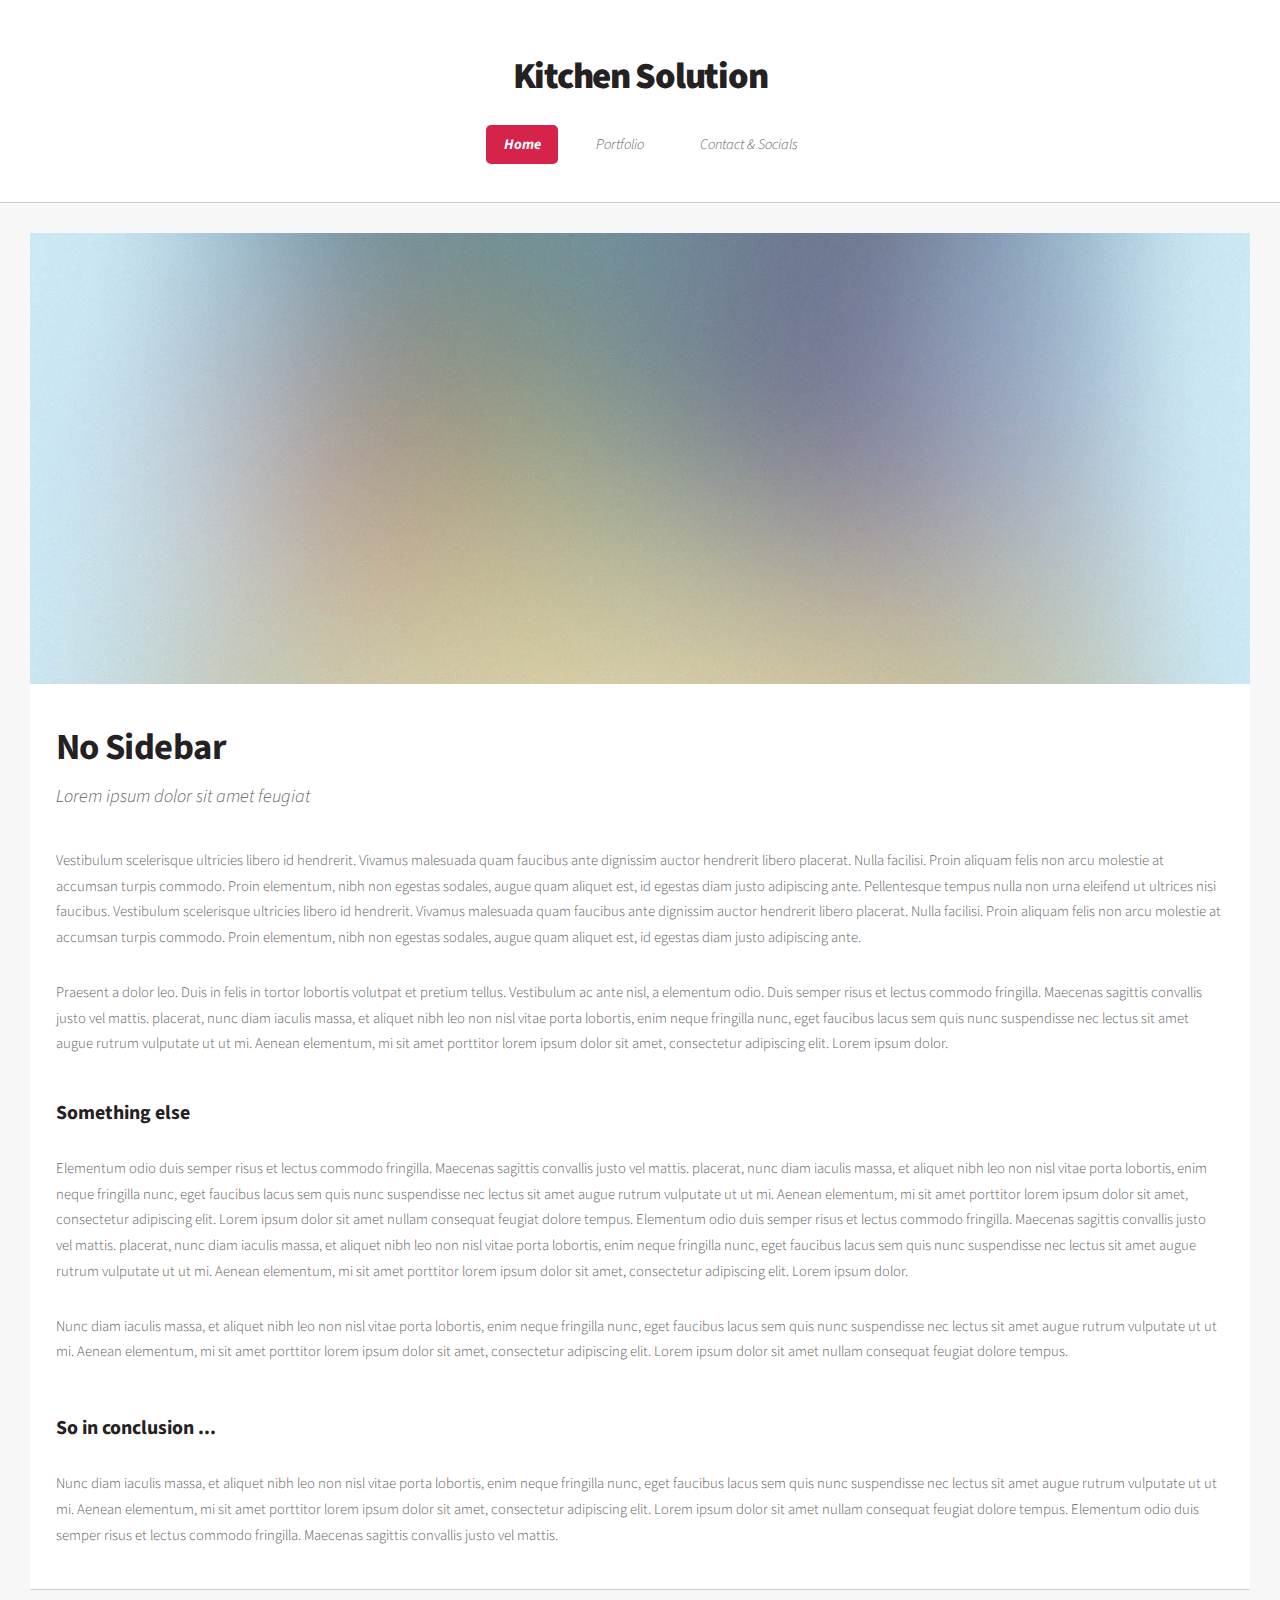
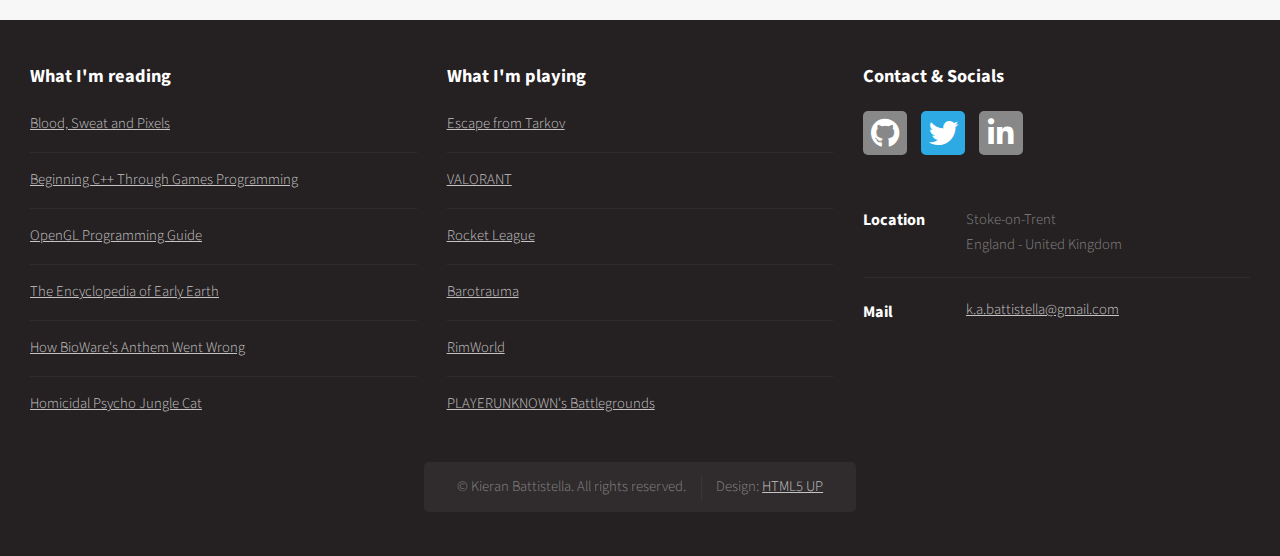
==== kitchensolution.html @ fba6de1d "Update kitchensolution.html" ====
<!DOCTYPE HTML>
<!--
	Dopetrope by HTML5 UP
	html5up.net | @ajlkn
	Free for personal and commercial use under the CCA 3.0 license (html5up.net/license)
-->
<html>
	<head>
		<title>Dopetrope by HTML5 UP</title>
		<meta charset="utf-8" />
		<meta name="viewport" content="width=device-width, initial-scale=1, user-scalable=no" />
		<link rel="stylesheet" href="assets/css/main.css" />
	</head>
	<body class="no-sidebar is-preload">
		<div id="page-wrapper">

			<!-- Header -->
				<section id="header">

					<!-- Logo -->
						<h1><a href="#">Kitchen Solution</a></h1>

					<!-- Nav -->
						<nav id="nav">
							<ul>
								<li class="current"><a href="index.html">Home</a></li>
								<li>
									<a href="index.html#portfolio link">Portfolio</a>
									<ul>
										<li><a href="pacman.html">Pacman Game - C++</a></li>
										<li><a href="romansingularity.html">The Roman Singularity - Plinths</a></li>
										<li>
											<a href="#">Other Cabinetry Endeavours</a>
											<ul>
												<li><a href="kitchensolution.html">Kitchen Solution</a></li>
												<li><a href="wardrobe1.html">Free-standing Wardrobe</a></li>
												<li><a href="workstation.html">Workstation Solution</a></li>
											</ul>
										</li>
									</ul>
								</li>
								<li><a href="#contact link">Contact & Socials</a></li>
							</ul>
						</nav>

				</section>

			<!-- Main -->
				<section id="main">
					<div class="container">

						<!-- Content -->
							<article class="box post">
								<a href="#" class="image featured"><img src="images/pic01.jpg" alt="" /></a>
								<header>
									<h2>No Sidebar</h2>
									<p>Lorem ipsum dolor sit amet feugiat</p>
								</header>
								<p>
									Vestibulum scelerisque ultricies libero id hendrerit. Vivamus malesuada quam faucibus ante dignissim auctor
									hendrerit libero placerat. Nulla facilisi. Proin aliquam felis non arcu molestie at accumsan turpis commodo.
									Proin elementum, nibh non egestas sodales, augue quam aliquet est, id egestas diam justo adipiscing ante.
									Pellentesque tempus nulla non urna eleifend ut ultrices nisi faucibus.
									Vestibulum scelerisque ultricies libero id hendrerit. Vivamus malesuada quam faucibus ante dignissim auctor
									hendrerit libero placerat. Nulla facilisi. Proin aliquam felis non arcu molestie at accumsan turpis commodo.
									Proin elementum, nibh non egestas sodales, augue quam aliquet est, id egestas diam justo adipiscing ante.
								</p>
								<p>
									Praesent a dolor leo. Duis in felis in tortor lobortis volutpat et pretium tellus. Vestibulum ac ante nisl,
									a elementum odio. Duis semper risus et lectus commodo fringilla. Maecenas sagittis convallis justo vel mattis.
									placerat, nunc diam iaculis massa, et aliquet nibh leo non nisl vitae porta lobortis, enim neque fringilla nunc,
									eget faucibus lacus sem quis nunc suspendisse nec lectus sit amet augue rutrum vulputate ut ut mi. Aenean
									elementum, mi sit amet porttitor lorem ipsum dolor sit amet, consectetur adipiscing elit. Lorem ipsum dolor.
								</p>
								<section>
									<header>
										<h3>Something else</h3>
									</header>
									<p>
										Elementum odio duis semper risus et lectus commodo fringilla. Maecenas sagittis convallis justo vel mattis.
										placerat, nunc diam iaculis massa, et aliquet nibh leo non nisl vitae porta lobortis, enim neque fringilla nunc,
										eget faucibus lacus sem quis nunc suspendisse nec lectus sit amet augue rutrum vulputate ut ut mi. Aenean
										elementum, mi sit amet porttitor lorem ipsum dolor sit amet, consectetur adipiscing elit. Lorem ipsum dolor
										sit amet nullam consequat feugiat dolore tempus.
										Elementum odio duis semper risus et lectus commodo fringilla. Maecenas sagittis convallis justo vel mattis.
										placerat, nunc diam iaculis massa, et aliquet nibh leo non nisl vitae porta lobortis, enim neque fringilla nunc,
										eget faucibus lacus sem quis nunc suspendisse nec lectus sit amet augue rutrum vulputate ut ut mi. Aenean
										elementum, mi sit amet porttitor lorem ipsum dolor sit amet, consectetur adipiscing elit. Lorem ipsum dolor.
									</p>
									<p>
										Nunc diam iaculis massa, et aliquet nibh leo non nisl vitae porta lobortis, enim neque fringilla nunc,
										eget faucibus lacus sem quis nunc suspendisse nec lectus sit amet augue rutrum vulputate ut ut mi. Aenean
										elementum, mi sit amet porttitor lorem ipsum dolor sit amet, consectetur adipiscing elit. Lorem ipsum dolor
										sit amet nullam consequat feugiat dolore tempus.
									</p>
								</section>
								<section>
									<header>
										<h3>So in conclusion ...</h3>
									</header>
									<p>
										Nunc diam iaculis massa, et aliquet nibh leo non nisl vitae porta lobortis, enim neque fringilla nunc,
										eget faucibus lacus sem quis nunc suspendisse nec lectus sit amet augue rutrum vulputate ut ut mi. Aenean
										elementum, mi sit amet porttitor lorem ipsum dolor sit amet, consectetur adipiscing elit. Lorem ipsum dolor
										sit amet nullam consequat feugiat dolore tempus. Elementum odio duis semper risus et lectus commodo fringilla.
										Maecenas sagittis convallis justo vel mattis.
									</p>
								</section>
							</article>

					</div>
				</section>

			<!-- Footer -->
			<a id="contact link"></a>
				<section id="footer">
					<div class="container">
						<div class="row">
							<div class="col-4 col-6-medium col-12-small">
								<section>
									<header>
										<h2>What I'm reading</h2>
									</header>
									<ul class="divided">
										<li><a href="https://www.waterstones.com/book/blood-sweat-and-pixels/jason-schreier/9780062651235">Blood, Sweat and Pixels</a></li>
										<li><a href="https://www.waterstones.com/book/beginning-c-through-game-programming/michael-dawson/9781305109919">Beginning C++ Through Games Programming</a></li>
										<li><a href="https://www.waterstones.com/book/opengl-programming-guide/john-m-kessenich/graham-m-sellers/9780134495491">OpenGL Programming Guide</a></li>
										<li><a href="https://www.waterstones.com/book/the-encyclopedia-of-early-earth/isabel-greenberg/9780224097192">The Encyclopedia of Early Earth</a></li>
										<li><a href="https://kotaku.com/how-biowares-anthem-went-wrong-1833731964">How BioWare's Anthem Went Wrong</a></li>
										<li><a href="https://www.waterstones.com/book/homicidal-psycho-jungle-cat/bill-watterson/bill-watterson/9780751511277">Homicidal Psycho Jungle Cat</a></li>
									</ul>
								</section>
							</div>
							<div class="col-4 col-6-medium col-12-small">
								<section>
									<header>
										<h2>What I'm playing</h2>
									</header>
									<ul class="divided">
										<li><a href="https://www.escapefromtarkov.com/">Escape from Tarkov</a></li>
										<li><a href="https://playvalorant.com/en-gb/">VALORANT</a></li>
										<li><a href="https://www.rocketleague.com/">Rocket League</a></li>
										<li><a href="https://barotraumagame.com/">Barotrauma</a></li>
										<li><a href="https://rimworldgame.com/">RimWorld</a></li>
										<li><a href="https://www.pubg.com/">PLAYERUNKNOWN's Battlegrounds</a></li>
									</ul>
								</section>
							</div>
							<div class="col-4 col-12-medium">
								<section>
									<header>
										<h2>Contact & Socials</h2>
									</header>
									<ul class="social">
										<li><a class="icon brands fa-github" href="https://github.com/kbattistella"><span class="label">Github</span></a></li>
										<li><a class="icon brands fa-twitter" href="https://twitter.com/party3gg"><span class="label">Twitter</span></a></li>
										<li><a class="icon brands fa-linkedin-in" href="https://www.linkedin.com/in/kabattistella/"><span class="label">LinkedIn</span></a></li>
									</ul>
									<ul class="contact">
										<li>
											<h3>Location</h3>
											<p>
												Stoke-on-Trent<br />
												England - United Kingdom<br />
											</p>
										</li>
										<li>
											<h3>Mail</h3>
											<p><a href="#">k.a.battistella@gmail.com</a></p>
										</li>
									</ul>
								</section>
							</div>
							<div class="col-12">

								<!-- Copyright -->
									<div id="copyright">
										<ul class="links">
											<li>&copy; Kieran Battistella. All rights reserved.</li><li>Design: <a href="http://html5up.net">HTML5 UP</a></li>
										</ul>
									</div>

							</div>
						</div>
					</div>
				</section>

		</div>

		<!-- Scripts -->
			<script src="assets/js/jquery.min.js"></script>
			<script src="assets/js/jquery.dropotron.min.js"></script>
			<script src="assets/js/browser.min.js"></script>
			<script src="assets/js/breakpoints.min.js"></script>
			<script src="assets/js/util.js"></script>
			<script src="assets/js/main.js"></script>

	</body>
</html>
---- assets/css/main.css ----
@import url("fontawesome-all.min.css");
@import url("https://fonts.googleapis.com/css?family=Source+Sans+Pro:300,400,700,900,300italic");

/*
	Dopetrope by HTML5 UP
	html5up.net | @ajlkn
	Free for personal and commercial use under the CCA 3.0 license (html5up.net/license)
*/

html, body, div, span, applet, object,
iframe, h1, h2, h3, h4, h5, h6, p, blockquote,
pre, a, abbr, acronym, address, big, cite,
code, del, dfn, em, img, ins, kbd, q, s, samp,
small, strike, strong, sub, sup, tt, var, b,
u, i, center, dl, dt, dd, ol, ul, li, fieldset,
form, label, legend, table, caption, tbody,
tfoot, thead, tr, th, td, article, aside,
canvas, details, embed, figure, figcaption,
footer, header, hgroup, menu, nav, output, ruby,
section, summary, time, mark, audio, video {
	margin: 0;
	padding: 0;
	border: 0;
	font-size: 100%;
	font: inherit;
	vertical-align: baseline;}

article, aside, details, figcaption, figure,
footer, header, hgroup, menu, nav, section {
	display: block;}

body {
	line-height: 1;
}

ol, ul {
	list-style: none;
}

blockquote, q {
	quotes: none;
}

	blockquote:before, blockquote:after, q:before, q:after {
		content: '';
		content: none;
	}

table {
	border-collapse: collapse;
	border-spacing: 0;
}

body {
	-webkit-text-size-adjust: none;
}

mark {
	background-color: transparent;
	color: inherit;
}

input::-moz-focus-inner {
	border: 0;
	padding: 0;
}

input, select, textarea {
	-moz-appearance: none;
	-webkit-appearance: none;
	-ms-appearance: none;
	appearance: none;
}

/* Basic */

	html {
		box-sizing: border-box;
	}

	*, *:before, *:after {
		box-sizing: inherit;
	}

	body {
		background: #252122;
		background-image: url("images/bg02.png");
	}

		body.is-preload *, body.is-preload *:before, body.is-preload *:after {
			-moz-animation: none !important;
			-webkit-animation: none !important;
			-ms-animation: none !important;
			animation: none !important;
			-moz-transition: none !important;
			-webkit-transition: none !important;
			-ms-transition: none !important;
			transition: none !important;
		}

	body, input, textarea, select {
		font-family: 'Source Sans Pro';
		font-weight: 300;
		color: #5d5d5d;
		font-size: 14pt;
		line-height: 1.75em;
	}

	strong, b {
		color: #252122;
		font-weight: 400;
	}

	i, em {
		font-style: italic;
	}

	sub {
		position: relative;
		top: 0.5em;
		font-size: 0.8em;
	}

	sup {
		position: relative;
		top: -0.5em;
		font-size: 0.8em;
	}

	blockquote {
		border-left: solid 0.75em #dddddd;
		padding: 1em 0 1em 1.5em;
		font-style: italic;
	}

	h1, h2, h3, h4, h5, h6 {
		color: #252122;
		font-weight: 700;
	}

	h1 a, h2 a, h3 a, h4 a, h5 a, h6 a {
		color: inherit;
		text-decoration: none;
	}

	h2 {
		font-size: 1.5em;
	}

	h3 {
		font-size: 1.35em;
	}

	a {
		color: #d52349;
		text-decoration: underline;
	}

		a:hover {
			text-decoration: none;
		}

	br.clear {
		clear: both;
	}

	hr {
		border: 0;
		border-top: solid 1px #dddddd;
		height: 1px;
		margin: 2em 0 2em 0;
	}

	p, ul, ol, dl, table {
		margin-bottom: 2em;
	}

/* Container */

	.container {
		margin: 0 auto;
		max-width: 100%;
		width: 70em;
	}

		@media screen and (max-width: 1680px) {

			.container {
				width: 70em;
			}

		}

		@media screen and (max-width: 1280px) {

			.container {
				width: calc(100% - 60px);
			}

		}

		@media screen and (max-width: 980px) {

			.container {
				width: calc(100% - 80px);
			}

		}

		@media screen and (max-width: 736px) {

			.container {
				width: calc(100% - 40px);
			}

		}

/* Row */

	.row {
		display: flex;
		flex-wrap: wrap;
		box-sizing: border-box;
		align-items: stretch;
	}

		.row > * {
			box-sizing: border-box;
		}

		.row.gtr-uniform > * > :last-child {
			margin-bottom: 0;
		}

		.row.aln-left {
			justify-content: flex-start;
		}

		.row.aln-center {
			justify-content: center;
		}

		.row.aln-right {
			justify-content: flex-end;
		}

		.row.aln-top {
			align-items: flex-start;
		}

		.row.aln-middle {
			align-items: center;
		}

		.row.aln-bottom {
			align-items: flex-end;
		}

		.row > .imp {
			order: -1;
		}

		.row > .col-1 {
			width: 8.33333%;
		}

		.row > .off-1 {
			margin-left: 8.33333%;
		}

		.row > .col-2 {
			width: 16.66667%;
		}

		.row > .off-2 {
			margin-left: 16.66667%;
		}

		.row > .col-3 {
			width: 25%;
		}

		.row > .off-3 {
			margin-left: 25%;
		}

		.row > .col-4 {
			width: 33.33333%;
		}

		.row > .off-4 {
			margin-left: 33.33333%;
		}

		.row > .col-5 {
			width: 41.66667%;
		}

		.row > .off-5 {
			margin-left: 41.66667%;
		}

		.row > .col-6 {
			width: 50%;
		}

		.row > .off-6 {
			margin-left: 50%;
		}

		.row > .col-7 {
			width: 58.33333%;
		}

		.row > .off-7 {
			margin-left: 58.33333%;
		}

		.row > .col-8 {
			width: 66.66667%;
		}

		.row > .off-8 {
			margin-left: 66.66667%;
		}

		.row > .col-9 {
			width: 75%;
		}

		.row > .off-9 {
			margin-left: 75%;
		}

		.row > .col-10 {
			width: 83.33333%;
		}

		.row > .off-10 {
			margin-left: 83.33333%;
		}

		.row > .col-11 {
			width: 91.66667%;
		}

		.row > .off-11 {
			margin-left: 91.66667%;
		}

		.row > .col-12 {
			width: 100%;
		}

		.row > .off-12 {
			margin-left: 100%;
		}

		.row.gtr-0 {
			margin-top: 0px;
			margin-left: 0px;
		}

			.row.gtr-0 > * {
				padding: 0px 0 0 0px;
			}

			.row.gtr-0.gtr-uniform {
				margin-top: 0px;
			}

				.row.gtr-0.gtr-uniform > * {
					padding-top: 0px;
				}

		.row.gtr-25 {
			margin-top: -12.5px;
			margin-left: -12.5px;
		}

			.row.gtr-25 > * {
				padding: 12.5px 0 0 12.5px;
			}

			.row.gtr-25.gtr-uniform {
				margin-top: -12.5px;
			}

				.row.gtr-25.gtr-uniform > * {
					padding-top: 12.5px;
				}

		.row.gtr-50 {
			margin-top: -25px;
			margin-left: -25px;
		}

			.row.gtr-50 > * {
				padding: 25px 0 0 25px;
			}

			.row.gtr-50.gtr-uniform {
				margin-top: -25px;
			}

				.row.gtr-50.gtr-uniform > * {
					padding-top: 25px;
				}

		.row {
			margin-top: -50px;
			margin-left: -50px;
		}

			.row > * {
				padding: 50px 0 0 50px;
			}

			.row.gtr-uniform {
				margin-top: -50px;
			}

				.row.gtr-uniform > * {
					padding-top: 50px;
				}

		.row.gtr-150 {
			margin-top: -75px;
			margin-left: -75px;
		}

			.row.gtr-150 > * {
				padding: 75px 0 0 75px;
			}

			.row.gtr-150.gtr-uniform {
				margin-top: -75px;
			}

				.row.gtr-150.gtr-uniform > * {
					padding-top: 75px;
				}

		.row.gtr-200 {
			margin-top: -100px;
			margin-left: -100px;
		}

			.row.gtr-200 > * {
				padding: 100px 0 0 100px;
			}

			.row.gtr-200.gtr-uniform {
				margin-top: -100px;
			}

				.row.gtr-200.gtr-uniform > * {
					padding-top: 100px;
				}

		@media screen and (max-width: 1680px) {

			.row {
				display: flex;
				flex-wrap: wrap;
				box-sizing: border-box;
				align-items: stretch;
			}

				.row > * {
					box-sizing: border-box;
				}

				.row.gtr-uniform > * > :last-child {
					margin-bottom: 0;
				}

				.row.aln-left {
					justify-content: flex-start;
				}

				.row.aln-center {
					justify-content: center;
				}

				.row.aln-right {
					justify-content: flex-end;
				}

				.row.aln-top {
					align-items: flex-start;
				}

				.row.aln-middle {
					align-items: center;
				}

				.row.aln-bottom {
					align-items: flex-end;
				}

				.row > .imp-xlarge {
					order: -1;
				}

				.row > .col-1-xlarge {
					width: 8.33333%;
				}

				.row > .off-1-xlarge {
					margin-left: 8.33333%;
				}

				.row > .col-2-xlarge {
					width: 16.66667%;
				}

				.row > .off-2-xlarge {
					margin-left: 16.66667%;
				}

				.row > .col-3-xlarge {
					width: 25%;
				}

				.row > .off-3-xlarge {
					margin-left: 25%;
				}

				.row > .col-4-xlarge {
					width: 33.33333%;
				}

				.row > .off-4-xlarge {
					margin-left: 33.33333%;
				}

				.row > .col-5-xlarge {
					width: 41.66667%;
				}

				.row > .off-5-xlarge {
					margin-left: 41.66667%;
				}

				.row > .col-6-xlarge {
					width: 50%;
				}

				.row > .off-6-xlarge {
					margin-left: 50%;
				}

				.row > .col-7-xlarge {
					width: 58.33333%;
				}

				.row > .off-7-xlarge {
					margin-left: 58.33333%;
				}

				.row > .col-8-xlarge {
					width: 66.66667%;
				}

				.row > .off-8-xlarge {
					margin-left: 66.66667%;
				}

				.row > .col-9-xlarge {
					width: 75%;
				}

				.row > .off-9-xlarge {
					margin-left: 75%;
				}

				.row > .col-10-xlarge {
					width: 83.33333%;
				}

				.row > .off-10-xlarge {
					margin-left: 83.33333%;
				}

				.row > .col-11-xlarge {
					width: 91.66667%;
				}

				.row > .off-11-xlarge {
					margin-left: 91.66667%;
				}

				.row > .col-12-xlarge {
					width: 100%;
				}

				.row > .off-12-xlarge {
					margin-left: 100%;
				}

				.row.gtr-0 {
					margin-top: 0px;
					margin-left: 0px;
				}

					.row.gtr-0 > * {
						padding: 0px 0 0 0px;
					}

					.row.gtr-0.gtr-uniform {
						margin-top: 0px;
					}

						.row.gtr-0.gtr-uniform > * {
							padding-top: 0px;
						}

				.row.gtr-25 {
					margin-top: -12.5px;
					margin-left: -12.5px;
				}

					.row.gtr-25 > * {
						padding: 12.5px 0 0 12.5px;
					}

					.row.gtr-25.gtr-uniform {
						margin-top: -12.5px;
					}

						.row.gtr-25.gtr-uniform > * {
							padding-top: 12.5px;
						}

				.row.gtr-50 {
					margin-top: -25px;
					margin-left: -25px;
				}

					.row.gtr-50 > * {
						padding: 25px 0 0 25px;
					}

					.row.gtr-50.gtr-uniform {
						margin-top: -25px;
					}

						.row.gtr-50.gtr-uniform > * {
							padding-top: 25px;
						}

				.row {
					margin-top: -50px;
					margin-left: -50px;
				}

					.row > * {
						padding: 50px 0 0 50px;
					}

					.row.gtr-uniform {
						margin-top: -50px;
					}

						.row.gtr-uniform > * {
							padding-top: 50px;
						}

				.row.gtr-150 {
					margin-top: -75px;
					margin-left: -75px;
				}

					.row.gtr-150 > * {
						padding: 75px 0 0 75px;
					}

					.row.gtr-150.gtr-uniform {
						margin-top: -75px;
					}

						.row.gtr-150.gtr-uniform > * {
							padding-top: 75px;
						}

				.row.gtr-200 {
					margin-top: -100px;
					margin-left: -100px;
				}

					.row.gtr-200 > * {
						padding: 100px 0 0 100px;
					}

					.row.gtr-200.gtr-uniform {
						margin-top: -100px;
					}

						.row.gtr-200.gtr-uniform > * {
							padding-top: 100px;
						}

		}

		@media screen and (max-width: 1280px) {

			.row {
				display: flex;
				flex-wrap: wrap;
				box-sizing: border-box;
				align-items: stretch;
			}

				.row > * {
					box-sizing: border-box;
				}

				.row.gtr-uniform > * > :last-child {
					margin-bottom: 0;
				}

				.row.aln-left {
					justify-content: flex-start;
				}

				.row.aln-center {
					justify-content: center;
				}

				.row.aln-right {
					justify-content: flex-end;
				}

				.row.aln-top {
					align-items: flex-start;
				}

				.row.aln-middle {
					align-items: center;
				}

				.row.aln-bottom {
					align-items: flex-end;
				}

				.row > .imp-large {
					order: -1;
				}

				.row > .col-1-large {
					width: 8.33333%;
				}

				.row > .off-1-large {
					margin-left: 8.33333%;
				}

				.row > .col-2-large {
					width: 16.66667%;
				}

				.row > .off-2-large {
					margin-left: 16.66667%;
				}

				.row > .col-3-large {
					width: 25%;
				}

				.row > .off-3-large {
					margin-left: 25%;
				}

				.row > .col-4-large {
					width: 33.33333%;
				}

				.row > .off-4-large {
					margin-left: 33.33333%;
				}

				.row > .col-5-large {
					width: 41.66667%;
				}

				.row > .off-5-large {
					margin-left: 41.66667%;
				}

				.row > .col-6-large {
					width: 50%;
				}

				.row > .off-6-large {
					margin-left: 50%;
				}

				.row > .col-7-large {
					width: 58.33333%;
				}

				.row > .off-7-large {
					margin-left: 58.33333%;
				}

				.row > .col-8-large {
					width: 66.66667%;
				}

				.row > .off-8-large {
					margin-left: 66.66667%;
				}

				.row > .col-9-large {
					width: 75%;
				}

				.row > .off-9-large {
					margin-left: 75%;
				}

				.row > .col-10-large {
					width: 83.33333%;
				}

				.row > .off-10-large {
					margin-left: 83.33333%;
				}

				.row > .col-11-large {
					width: 91.66667%;
				}

				.row > .off-11-large {
					margin-left: 91.66667%;
				}

				.row > .col-12-large {
					width: 100%;
				}

				.row > .off-12-large {
					margin-left: 100%;
				}

				.row.gtr-0 {
					margin-top: 0px;
					margin-left: 0px;
				}

					.row.gtr-0 > * {
						padding: 0px 0 0 0px;
					}

					.row.gtr-0.gtr-uniform {
						margin-top: 0px;
					}

						.row.gtr-0.gtr-uniform > * {
							padding-top: 0px;
						}

				.row.gtr-25 {
					margin-top: -7.5px;
					margin-left: -7.5px;
				}

					.row.gtr-25 > * {
						padding: 7.5px 0 0 7.5px;
					}

					.row.gtr-25.gtr-uniform {
						margin-top: -7.5px;
					}

						.row.gtr-25.gtr-uniform > * {
							padding-top: 7.5px;
						}

				.row.gtr-50 {
					margin-top: -15px;
					margin-left: -15px;
				}

					.row.gtr-50 > * {
						padding: 15px 0 0 15px;
					}

					.row.gtr-50.gtr-uniform {
						margin-top: -15px;
					}

						.row.gtr-50.gtr-uniform > * {
							padding-top: 15px;
						}

				.row {
					margin-top: -30px;
					margin-left: -30px;
				}

					.row > * {
						padding: 30px 0 0 30px;
					}

					.row.gtr-uniform {
						margin-top: -30px;
					}

						.row.gtr-uniform > * {
							padding-top: 30px;
						}

				.row.gtr-150 {
					margin-top: -45px;
					margin-left: -45px;
				}

					.row.gtr-150 > * {
						padding: 45px 0 0 45px;
					}

					.row.gtr-150.gtr-uniform {
						margin-top: -45px;
					}

						.row.gtr-150.gtr-uniform > * {
							padding-top: 45px;
						}

				.row.gtr-200 {
					margin-top: -60px;
					margin-left: -60px;
				}

					.row.gtr-200 > * {
						padding: 60px 0 0 60px;
					}

					.row.gtr-200.gtr-uniform {
						margin-top: -60px;
					}

						.row.gtr-200.gtr-uniform > * {
							padding-top: 60px;
						}

		}

		@media screen and (max-width: 980px) {

			.row {
				display: flex;
				flex-wrap: wrap;
				box-sizing: border-box;
				align-items: stretch;
			}

				.row > * {
					box-sizing: border-box;
				}

				.row.gtr-uniform > * > :last-child {
					margin-bottom: 0;
				}

				.row.aln-left {
					justify-content: flex-start;
				}

				.row.aln-center {
					justify-content: center;
				}

				.row.aln-right {
					justify-content: flex-end;
				}

				.row.aln-top {
					align-items: flex-start;
				}

				.row.aln-middle {
					align-items: center;
				}

				.row.aln-bottom {
					align-items: flex-end;
				}

				.row > .imp-medium {
					order: -1;
				}

				.row > .col-1-medium {
					width: 8.33333%;
				}

				.row > .off-1-medium {
					margin-left: 8.33333%;
				}

				.row > .col-2-medium {
					width: 16.66667%;
				}

				.row > .off-2-medium {
					margin-left: 16.66667%;
				}

				.row > .col-3-medium {
					width: 25%;
				}

				.row > .off-3-medium {
					margin-left: 25%;
				}

				.row > .col-4-medium {
					width: 33.33333%;
				}

				.row > .off-4-medium {
					margin-left: 33.33333%;
				}

				.row > .col-5-medium {
					width: 41.66667%;
				}

				.row > .off-5-medium {
					margin-left: 41.66667%;
				}

				.row > .col-6-medium {
					width: 50%;
				}

				.row > .off-6-medium {
					margin-left: 50%;
				}

				.row > .col-7-medium {
					width: 58.33333%;
				}

				.row > .off-7-medium {
					margin-left: 58.33333%;
				}

				.row > .col-8-medium {
					width: 66.66667%;
				}

				.row > .off-8-medium {
					margin-left: 66.66667%;
				}

				.row > .col-9-medium {
					width: 75%;
				}

				.row > .off-9-medium {
					margin-left: 75%;
				}

				.row > .col-10-medium {
					width: 83.33333%;
				}

				.row > .off-10-medium {
					margin-left: 83.33333%;
				}

				.row > .col-11-medium {
					width: 91.66667%;
				}

				.row > .off-11-medium {
					margin-left: 91.66667%;
				}

				.row > .col-12-medium {
					width: 100%;
				}

				.row > .off-12-medium {
					margin-left: 100%;
				}

				.row.gtr-0 {
					margin-top: 0px;
					margin-left: 0px;
				}

					.row.gtr-0 > * {
						padding: 0px 0 0 0px;
					}

					.row.gtr-0.gtr-uniform {
						margin-top: 0px;
					}

						.row.gtr-0.gtr-uniform > * {
							padding-top: 0px;
						}

				.row.gtr-25 {
					margin-top: -10px;
					margin-left: -10px;
				}

					.row.gtr-25 > * {
						padding: 10px 0 0 10px;
					}

					.row.gtr-25.gtr-uniform {
						margin-top: -10px;
					}

						.row.gtr-25.gtr-uniform > * {
							padding-top: 10px;
						}

				.row.gtr-50 {
					margin-top: -20px;
					margin-left: -20px;
				}

					.row.gtr-50 > * {
						padding: 20px 0 0 20px;
					}

					.row.gtr-50.gtr-uniform {
						margin-top: -20px;
					}

						.row.gtr-50.gtr-uniform > * {
							padding-top: 20px;
						}

				.row {
					margin-top: -40px;
					margin-left: -40px;
				}

					.row > * {
						padding: 40px 0 0 40px;
					}

					.row.gtr-uniform {
						margin-top: -40px;
					}

						.row.gtr-uniform > * {
							padding-top: 40px;
						}

				.row.gtr-150 {
					margin-top: -60px;
					margin-left: -60px;
				}

					.row.gtr-150 > * {
						padding: 60px 0 0 60px;
					}

					.row.gtr-150.gtr-uniform {
						margin-top: -60px;
					}

						.row.gtr-150.gtr-uniform > * {
							padding-top: 60px;
						}

				.row.gtr-200 {
					margin-top: -80px;
					margin-left: -80px;
				}

					.row.gtr-200 > * {
						padding: 80px 0 0 80px;
					}

					.row.gtr-200.gtr-uniform {
						margin-top: -80px;
					}

						.row.gtr-200.gtr-uniform > * {
							padding-top: 80px;
						}

		}

		@media screen and (max-width: 736px) {

			.row {
				display: flex;
				flex-wrap: wrap;
				box-sizing: border-box;
				align-items: stretch;
			}

				.row > * {
					box-sizing: border-box;
				}

				.row.gtr-uniform > * > :last-child {
					margin-bottom: 0;
				}

				.row.aln-left {
					justify-content: flex-start;
				}

				.row.aln-center {
					justify-content: center;
				}

				.row.aln-right {
					justify-content: flex-end;
				}

				.row.aln-top {
					align-items: flex-start;
				}

				.row.aln-middle {
					align-items: center;
				}

				.row.aln-bottom {
					align-items: flex-end;
				}

				.row > .imp-small {
					order: -1;
				}

				.row > .col-1-small {
					width: 8.33333%;
				}

				.row > .off-1-small {
					margin-left: 8.33333%;
				}

				.row > .col-2-small {
					width: 16.66667%;
				}

				.row > .off-2-small {
					margin-left: 16.66667%;
				}

				.row > .col-3-small {
					width: 25%;
				}

				.row > .off-3-small {
					margin-left: 25%;
				}

				.row > .col-4-small {
					width: 33.33333%;
				}

				.row > .off-4-small {
					margin-left: 33.33333%;
				}

				.row > .col-5-small {
					width: 41.66667%;
				}

				.row > .off-5-small {
					margin-left: 41.66667%;
				}

				.row > .col-6-small {
					width: 50%;
				}

				.row > .off-6-small {
					margin-left: 50%;
				}

				.row > .col-7-small {
					width: 58.33333%;
				}

				.row > .off-7-small {
					margin-left: 58.33333%;
				}

				.row > .col-8-small {
					width: 66.66667%;
				}

				.row > .off-8-small {
					margin-left: 66.66667%;
				}

				.row > .col-9-small {
					width: 75%;
				}

				.row > .off-9-small {
					margin-left: 75%;
				}

				.row > .col-10-small {
					width: 83.33333%;
				}

				.row > .off-10-small {
					margin-left: 83.33333%;
				}

				.row > .col-11-small {
					width: 91.66667%;
				}

				.row > .off-11-small {
					margin-left: 91.66667%;
				}

				.row > .col-12-small {
					width: 100%;
				}

				.row > .off-12-small {
					margin-left: 100%;
				}

				.row.gtr-0 {
					margin-top: 0px;
					margin-left: 0px;
				}

					.row.gtr-0 > * {
						padding: 0px 0 0 0px;
					}

					.row.gtr-0.gtr-uniform {
						margin-top: 0px;
					}

						.row.gtr-0.gtr-uniform > * {
							padding-top: 0px;
						}

				.row.gtr-25 {
					margin-top: -5px;
					margin-left: -5px;
				}

					.row.gtr-25 > * {
						padding: 5px 0 0 5px;
					}

					.row.gtr-25.gtr-uniform {
						margin-top: -5px;
					}

						.row.gtr-25.gtr-uniform > * {
							padding-top: 5px;
						}

				.row.gtr-50 {
					margin-top: -10px;
					margin-left: -10px;
				}

					.row.gtr-50 > * {
						padding: 10px 0 0 10px;
					}

					.row.gtr-50.gtr-uniform {
						margin-top: -10px;
					}

						.row.gtr-50.gtr-uniform > * {
							padding-top: 10px;
						}

				.row {
					margin-top: -20px;
					margin-left: -20px;
				}

					.row > * {
						padding: 20px 0 0 20px;
					}

					.row.gtr-uniform {
						margin-top: -20px;
					}

						.row.gtr-uniform > * {
							padding-top: 20px;
						}

				.row.gtr-150 {
					margin-top: -30px;
					margin-left: -30px;
				}

					.row.gtr-150 > * {
						padding: 30px 0 0 30px;
					}

					.row.gtr-150.gtr-uniform {
						margin-top: -30px;
					}

						.row.gtr-150.gtr-uniform > * {
							padding-top: 30px;
						}

				.row.gtr-200 {
					margin-top: -40px;
					margin-left: -40px;
				}

					.row.gtr-200 > * {
						padding: 40px 0 0 40px;
					}

					.row.gtr-200.gtr-uniform {
						margin-top: -40px;
					}

						.row.gtr-200.gtr-uniform > * {
							padding-top: 40px;
						}

		}

/* Form */

	form label {
		display: block;
		color: #252122;
		font-weight: 400;
		margin: 0 0 0.5em 0;
	}

	form input[type=text],
	form input[type=email],
	form input[type=password],
	form select,
	form textarea {
		-webkit-appearance: none;
		display: block;
		border: 0;
		padding: 0.75em 1em;
		font-size: 1em;
		border-radius: 5px;
		border: solid 1px #dddddd;
		background: #fff;
		width: 100%;
	}

		form input[type=text]:focus,
		form input[type=email]:focus,
		form input[type=password]:focus,
		form select:focus,
		form textarea:focus {
			box-shadow: inset 0px 0px 1px 1px #43bff0;
		}

	form textarea {
		height: 15em;
	}

	form ::-webkit-input-placeholder {
		color: #555 !important;
	}

	form :-moz-placeholder {
		color: #555 !important;
	}

	form ::-moz-placeholder {
		color: #555 !important;
	}

	form :-ms-input-placeholder {
		color: #555 !important;
	}

	form ::-moz-focus-inner {
		border: 0;
	}

/* Tables */

	table {
		width: 100%;
	}

		table tr {
			border-top: solid 1px #dddddd;
		}

			table tr:first-child {
				border-top: 0;
			}

		table td {
			padding: 0.5em 1em 0.5em 1em;
		}

		table th {
			text-align: left;
			padding: 0.5em 1em 0.5em 1em;
			font-weight: 700;
			margin: 0 0 1em 0;
		}

		table thead {
			border-bottom: solid 2px #dddddd;
		}

/* Section/Article */

	section, article {
		margin-bottom: 2.5em;
	}

		section > :last-child, section:last-child, article > :last-child, article:last-child {
			margin-bottom: 0;
		}

	header {
		margin: 0 0 1.5em 0;
	}

		header > p {
			display: block;
			font-style: italic;
			margin: 0.5em 0 0 0;
			padding-bottom: 0.5em;
		}

		header.major {
			position: relative;
			text-align: center;
			border-top: solid 1px #ccc;
			top: 1em;
			margin: 0 0 3em 0;
		}

			header.major h2 {
				background: #fff;
				position: relative;
				top: -0.65em;
				display: inline;
				margin: 0;
				padding: 0 1em 0 1em;
			}

	footer {
		margin: 2.25em 0 0 0;
	}

/* Box */

	.box {
		background: #ffffff;
		border-bottom: solid 1px #ccc;
		padding: 2.75em 1.75em 2.75em 1.75em;
	}

		.box .image.featured {
			position: relative;
			width: auto;
			left: 1.75em;
			top: 1.75em;
			margin: -4.5em 0 4.25em -3.5em;
		}

		.box.post header {
			padding-top: 1em;
			margin: 0 0 2em 0;
		}

		.box.post h2 {
			font-size: 2.5em;
			letter-spacing: -0.015em;
		}

		.box.post header > p {
			margin-top: 1.25em;
			font-size: 1.25em;
		}

		.box footer ul.actions {
			margin-bottom: 0;
		}

/* Button */

	input[type="button"],
	input[type="submit"],
	input[type="reset"],
	button,
	.button {
		-webkit-appearance: none;
		display: inline-block;
		text-decoration: none;
		cursor: pointer;
		border: 0;
		border-radius: 5px;
		background: #d52349;
		color: #fff !important;
		font-weight: 700;
		outline: 0;
		font-size: 1.1em;
		padding: 0.65em 1.5em 0.65em 1.5em;
		text-align: center;
		-moz-transition: background-color .25s ease-in-out;
		-webkit-transition: background-color .25s ease-in-out;
		-ms-transition: background-color .25s ease-in-out;
		transition: background-color .25s ease-in-out;
	}

		input[type="button"]:hover,
		input[type="submit"]:hover,
		input[type="reset"]:hover,
		button:hover,
		.button:hover {
			background: #e53359;
		}

		input[type="button"]:active,
		input[type="submit"]:active,
		input[type="reset"]:active,
		button:active,
		.button:active {
			background: #c51349;
		}

		input[type="button"].alt,
		input[type="submit"].alt,
		input[type="reset"].alt,
		button.alt,
		.button.alt {
			background: #252122;
		}

			input[type="button"].alt:hover,
			input[type="submit"].alt:hover,
			input[type="reset"].alt:hover,
			button.alt:hover,
			.button.alt:hover {
				background: #353132;
			}

			input[type="button"].alt:active,
			input[type="submit"].alt:active,
			input[type="reset"].alt:active,
			button.alt:active,
			.button.alt:active {
				background: #151112;
			}

		input[type="button"].icon:before,
		input[type="submit"].icon:before,
		input[type="reset"].icon:before,
		button.icon:before,
		.button.icon:before {
			opacity: 0.35;
			position: relative;
			top: 0.05em;
			margin-right: 0.75em;
		}

		input[type="button"].large,
		input[type="submit"].large,
		input[type="reset"].large,
		button.large,
		.button.large {
			font-size: 1.5em;
			padding: 0.75em 1.5em 0.75em 1.5em;
		}

/* Image */

	.image {
		display: inline-block;
		outline: 0;
	}

		.image img {
			display: block;
			width: 100%;
		}

		.image.centered {
			display: block;
			margin: 0 0 2em 0;
		}

			.image.centered img {
				margin: 0 auto;
				width: auto;
			}

		.image.featured {
			display: block;
			width: 100%;
			margin: 0 0 2em 0;
		}

		.image.left {
			float: left;
			margin: 0 2em 2em 0;
		}

/* List */

	ul {
		list-style: disc;
		padding-left: 1em;
	}

		ul li {
			padding-left: 0.5em;
		}

	ol {
		list-style: decimal;
		padding-left: 1.25em;
	}

		ol li {
			padding-left: 0.25em;
		}

/* Actions */

	ul.actions {
		list-style: none;
		padding-left: 0;
	}

		ul.actions li {
			display: inline-block;
			margin-left: 1em;
			padding-left: 0;
		}

			ul.actions li:first-child {
				margin-left: 0;
			}

/* Links */

	ul.links {
		list-style: none;
		padding-left: 0;
	}

		ul.links li {
			display: inline-block;
			border-left: solid 1px rgba(255, 255, 255, 0.05);
			padding: 0 0 0 1em;
			margin: 0 0 0 1em;
		}

			ul.links li:first-child {
				border-left: 0;
				padding-left: 0;
				margin-left: 0;
			}

/* Contact */

	ul.contact {
		list-style: none;
		padding-left: 0;
	}

		ul.contact li {
			position: relative;
			border-top: solid 1px #ddd;
			padding: 1.3em 0 1.3em 7em;
		}

			ul.contact li h3 {
				position: absolute;
				left: 0;
				top: 1.3em;
				font-size: 1.1em;
			}

			ul.contact li p {
				margin: 0;
			}

			ul.contact li:first-child {
				padding-top: 0;
				border-top: 0;
			}

				ul.contact li:first-child h3 {
					top: 0;
				}

/* Dates */

	ul.dates {
		list-style: none;
		padding-left: 0;
	}

		ul.dates li {
			position: relative;
			border-top: solid 1px #ddd;
			padding: 1.3em 0 1.3em 6.75em;
		}

		ul.dates .date {
			display: block;
			position: absolute;
			left: 0;
			top: 1.3em;
			background-color: #d52349;
			height: 3.5em;
			text-align: center;
			color: #fff;
			line-height: 1em;
			border-top-left-radius: 5px;
			border-bottom-left-radius: 5px;
			padding: 0.5em 0.75em 0 1em;
		}

			ul.dates .date:after {
				content: '';
				position: absolute;
				bottom: 0;
				right: -1.2em;
				border-left: solid 1.25em #d52349;
				border-top: solid 1.8em transparent;
				border-bottom: solid 1.8em transparent;
			}

			ul.dates .date strong {
				display: block;
				font-size: 1.75em;
				padding-top: 0.15em;
			}

		ul.dates h3 {
			font-size: 1.1em;
		}

		ul.dates p {
			margin: 0;
		}

		ul.dates li:first-child {
			border-top: 0;
			padding-top: 0;
		}

			ul.dates li:first-child .date {
				top: 0;
			}

/* Divided */

	ul.divided {
		list-style: none;
		padding-left: 0;
	}

		ul.divided li {
			border-top: solid 1px #ddd;
			padding: 1em 0 1em 0;
		}

			ul.divided li:first-child {
				border-top: 0;
				padding-top: 0;
			}

/* Social */

	ul.social {
		list-style: none;
		padding-left: 0;
		overflow: hidden;
		cursor: default;
		margin: 0 0 3.25em 0;
	}

		ul.social li {
			display: inline-block;
			padding-left: 0;
			margin-left: 0.75em;
		}

			ul.social li:first-child {
				margin-left: 0;
			}

			ul.social li a {
				display: inline-block;
				width: 3em;
				height: 3em;
				text-align: center;
				border-radius: 5px;
				background: #888;
				-moz-transition: background-color .25s ease-in-out;
				-webkit-transition: background-color .25s ease-in-out;
				-ms-transition: background-color .25s ease-in-out;
				transition: background-color .25s ease-in-out;
			}

				ul.social li a:before {
					color: #fff;
					font-size: 2em;
					line-height: 1.5em;
				}

				ul.social li a.fa-facebook {
					background: #3c5a98;
				}

					ul.social li a.fa-facebook:hover {
						background: #4c6aa8;
					}

				ul.social li a.fa-twitter {
					background: #2daae4;
				}

					ul.social li a.fa-twitter:hover {
						background: #3dbaf4;
					}

				ul.social li a.fa-dribbble {
					background: #c4376b;
				}

					ul.social li a.fa-dribbble:hover {
						background: #d4477b;
					}

				ul.social li a.fa-linkedin {
					background: #006599;
				}

					ul.social li a.fa-linkedin:hover {
						background: #1075a9;
					}

				ul.social li a.fa-tumblr {
					background: #2b4661;
				}

					ul.social li a.fa-tumblr:hover {
						background: #3b5671;
					}

				ul.social li a.fa-google-plus {
					background: #da2713;
				}

					ul.social li a.fa-google-plus:hover {
						background: #ea3723;
					}

/* Icons */

	.icon {
		text-decoration: none;
		position: relative;
		text-decoration: none;
	}

		.icon:before {
			-moz-osx-font-smoothing: grayscale;
			-webkit-font-smoothing: antialiased;
			display: inline-block;
			font-style: normal;
			font-variant: normal;
			text-rendering: auto;
			line-height: 1;
			text-transform: none !important;
			font-family: 'Font Awesome 5 Free';
			font-weight: 400;
		}

		.icon.solid:before {
			font-weight: 900;
		}

		.icon.brands:before {
			font-family: 'Font Awesome 5 Brands';
		}

		.icon:before {
			line-height: inherit;
		}

		.icon > .label {
			display: none;
		}

		.icon.featured {
			position: relative;
			display: inline-block;
			background-color: #d52349;
			width: 9em;
			padding: 1.75em 0 0.75em 0;
			border-top-left-radius: 5px;
			border-top-right-radius: 5px;
			margin: 0 0 4.5em 0;
			cursor: default;
		}

			.icon.featured:before {
				font-size: 4.5em;
				line-height: 1em;
				color: #fff;
			}

			.icon.featured:after {
				content: '';
				position: absolute;
				bottom: -1.95em;
				left: 0;
				border-top: solid 2em #d52349;
				border-left: solid 4.5em transparent;
				border-right: solid 4.5em transparent;
			}

			.icon.featured.alt {
				background-color: #252122;
			}

				.icon.featured.alt:after {
					border-top-color: #252122;
				}

			.icon.featured.alt2 {
				background-color: #827a7c;
			}

				.icon.featured.alt2:after {
					border-top-color: #827a7c;
				}

/* Page Wrapper */

	#page-wrapper > section {
		margin-bottom: 0;
	}

/* Header */

	#header {
		position: relative;
		background: #ffffff;
		border-bottom: solid 1px #ccc;
		padding: 5em 0 4em 0;
		text-align: center;
	}

		#header h1 {
			color: #252122;
			font-weight: 900;
			font-size: 2.5em;
			letter-spacing: -0.035em;
			line-height: 1;
		}

/* Nav */

	#nav {
		margin: 2.5em 0 0 0;
	}

		#nav > ul {
			margin: 0;
		}

			#nav > ul > li {
				display: inline-block;
				font-style: italic;
				margin: 0 0.35em 0 0.35em;
			}

				#nav > ul > li > ul {
					display: none;
				}

				#nav > ul > li > a {
					border-radius: 5px;
					color: #5d5d5d;
					text-decoration: none;
					padding: 0.6em 1.2em 0.6em 1.2em;
					-moz-transition: background-color .25s ease-in-out;
					-webkit-transition: background-color .25s ease-in-out;
					-ms-transition: background-color .25s ease-in-out;
					transition: background-color .25s ease-in-out;
					outline: 0;
				}

				#nav > ul > li:hover > a, #nav > ul > li.active > a {
					background: #f3f3f3;
				}

				#nav > ul > li.current > a {
					background: #d52349;
					color: #fff !important;
					font-weight: 700;
				}

	.dropotron {
		border-radius: 5px;
		background-color: #252122;
		background-color: rgba(34, 30, 31, 0.98);
		padding: 1.25em 1.5em 1.25em 1.5em;
		font-style: italic;
		min-width: 13em;
		box-shadow: 0px 8px 15px 0px rgba(0, 0, 0, 0.5);
		text-align: left;
		margin-top: -1.25em;
		margin-left: -1px;
		list-style: none;
	}

		.dropotron a, .dropotron span {
			color: #aaa;
			text-decoration: none;
			-moz-transition: color .25s ease-in-out;
			-webkit-transition: color .25s ease-in-out;
			-ms-transition: color .25s ease-in-out;
			transition: color .25s ease-in-out;
		}

		.dropotron li {
			padding: 0.25em 0 0.25em 0;
		}

			.dropotron li:hover > a, .dropotron li:hover > span {
				color: #fff;
			}

		.dropotron.level-0 {
			margin-top: 2em;
		}

			.dropotron.level-0:before {
				content: '';
				display: block;
				position: absolute;
				left: 50%;
				margin-left: -10px;
				top: -9px;
				border-left: solid 10px transparent;
				border-right: solid 10px transparent;
				border-bottom: solid 10px #252122;
				border-bottom-color: rgba(34, 30, 31, 0.98);
			}

/* Banner */

	#banner {
		background: #cce8f441 url("../../images/testbackground.jpg");
		background-position: center center;
		background-size: auto;
		background-repeat: no-repeat;
		text-align: center;
		position: relative;
		padding: 8em 0;
		margin: 4em 0 0 0;
	}

		#banner header {
			background-color: rgba(34, 30, 31, 0.87);
			display: inline-block;
			padding: 2.5em 5em;
			border-radius: 5px;
		}

			#banner header h2 {
				color: #fff;
				font-weight: 700;
				font-size: 2.5em;
				margin: 0 0 0.65em 0;
			}

			#banner header p {
				color: #d52349;
				padding: 0;
				font-style: normal;
				margin: 0;
				font-size: 1.5em;
			}

/* Intro */

	#intro {
		text-align: center;
		overflow: hidden;
	}

		#intro section {
			margin: 3em 0;
			padding: 2.5em 0;
		}

		#intro h2 {
			font-size: 1.75em;
		}

		#intro p {
			margin: 0;
		}

		#intro .middle {
			position: relative;
			z-index: 1;
		}

			#intro .middle:before {
				content: '';
				width: 32px;
				height: 100%;
				position: absolute;
				left: -24px;
				top: 0;
				display: block;
				z-index: -1;
				box-shadow: 32px 0 0 0 #fff, 0 -32px 0 0 #fff, 0 32px 0 0 #fff, 32px 32px 0 0 #fff, 32px -32px 0 0 #fff, 0 0 32px 0 rgba(0, 0, 0, 0.15);
			}

			#intro .middle:after {
				content: '';
				width: 32px;
				height: 100%;
				position: absolute;
				right: -24px;
				top: 0;
				display: block;
				z-index: -1;
				box-shadow: -32px 0 0 0 #fff, 0 -32px 0 0 #fff, 0 32px 0 0 #fff, -32px 32px 0 0 #fff, -32px -32px 0 0 #fff, 0 0 32px 0 rgba(0, 0, 0, 0.15);
			}

		#intro .button {
			min-width: 12em;
		}

		#intro footer {
			margin: 0;
		}

/* Main */

	#main {
		position: relative;
		background: #f7f7f7 url("images/bg02.png");
		padding: 4em 0 4em 0;
	}

		#main:before {
			content: '';
			position: absolute;
			top: 0;
			left: 0;
			width: 100%;
			background: url("images/bg01.png");
			background-size: 100% 100%;
			z-index: 0;
			opacity: 0.1;
		}

		#main .major h2 {
			background: #f7f7f7 url("images/bg02.png");
		}

/* Footer */

	#footer {
		position: relative;
		color: #858484;
		padding: 4em 0;
	}

		#footer:before {
			content: '';
			position: absolute;
			top: 0;
			left: 0;
			width: 100%;
			background: url("images/bg01.png");
			background-size: 100% 100%;
			z-index: 0;
			opacity: 0.5;
		}

		#footer a {
			color: #c5c4c4;
		}

		#footer h2, #footer h3, #footer h4, #footer h5, #footer h6, #footer strong, #footer b {
			color: #fff;
		}

			#footer h2 a, #footer h3 a, #footer h4 a, #footer h5 a, #footer h6 a, #footer strong a, #footer b a {
				color: inherit;
			}

		#footer ul.contact li,
		#footer ul.dates li,
		#footer ul.divided li {
			border-top-color: #353434;
			border-top-color: rgba(255, 255, 255, 0.05);
		}

		#footer header {
			margin: 0 0 3em 0;
		}

			#footer header h2 {
				font-size: 1.75em;
			}

/* Copyright */

	#copyright {
		text-align: center;
		margin: 3em 0 2em 0;
	}

		#copyright ul.links {
			display: inline-block;
			background: #2C2929;
			background: rgba(255, 255, 255, 0.05);
			border-radius: 5px;
			margin: 0;
			padding: 0.85em 2.25em 0.85em 2.25em;
		}

/* XLarge */

	@media screen and (max-width: 1680px) {

		/* Basic */

			body, input, textarea, select {
				font-size: 12pt;
			}

	}

/* Large */

	@media screen and (max-width: 1280px) {

		/* Basic */

			body, input, textarea, select {
				font-size: 11pt;
			}

		/* Section/Article */

			header.major {
				margin: 0.75em 0 2.5em 0;
			}

				header.major h2 {
					padding: 0 1em 0 1em;
				}

		/* Social */

			ul.social li {
				margin: 0 0 0.25em 0.75em;
			}

		/* Header */

			#header {
				padding: 4em 0 3em 0;
			}

		/* Banner */

			#banner {
				padding: 6em 0;
				margin: 3em 0 0 0;
			}

		/* Intro */

			#intro {
				padding: 0;
			}

				#intro section {
					padding: 1em 2em;
				}

				#intro .middle:before {
					left: -12px;
				}

				#intro .middle:after {
					right: -12px;
				}

		/* Main */

			#main {
				padding: 30px 0;
			}

		/* Footer */

			#footer {
				padding: 3em 0;
			}

				#footer:before {
					height: 2.5em;
				}

				#footer header {
					margin: 0 0 1.5em 0;
				}

					#footer header h2 {
						font-size: 1.25em;
					}

		/* Copyright */

			#copyright {
				margin: 0;
			}

	}

/* Medium */

	#navPanel, #titleBar {
		display: none;
	}

	@media screen and (max-width: 980px) {

		/* Basic */

			html, body {
				overflow-x: hidden;
			}

		/* Box */

			.box footer ul.actions li {
				margin: 1em 0 0 0;
				display: block;
			}

				.box footer ul.actions li .button {
					width: 100%;
				}

				.box footer ul.actions li:first-child {
					margin-top: 0;
				}

		/* Header */

			#header {
				padding: 3.5em 0 3em 0;
			}

		/* Nav */

			#nav {
				display: none;
			}

		/* Intro */

			#intro {
				padding: 3em 0 0 0;
			}

				#intro section {
					position: relative;
					border-top: solid 1px #dfdfdf;
					margin: 0;
					padding: 40px 0 0 0;
				}

					#intro section.first {
						border-top: 0;
						padding-top: 0;
					}

					#intro section p {
						margin: 0;
					}

				#intro .middle:before, #intro .middle:after {
					display: none;
				}

				#intro footer {
					padding: 3em 0 0 0;
				}

					#intro footer ul.actions {
						margin-bottom: 0;
					}

		/* Main */

			#main {
				padding: 40px 0;
			}

		/* Copyright */

			#copyright ul.links {
				display: block;
			}

		/* Nav */

			#page-wrapper {
				-moz-backface-visibility: hidden;
				-webkit-backface-visibility: hidden;
				-ms-backface-visibility: hidden;
				backface-visibility: hidden;
				-moz-transition: -moz-transform 0.5s ease;
				-webkit-transition: -webkit-transform 0.5s ease;
				-ms-transition: -ms-transform 0.5s ease;
				transition: transform 0.5s ease;
				padding-bottom: 1px;
			}

			#titleBar {
				-moz-backface-visibility: hidden;
				-webkit-backface-visibility: hidden;
				-ms-backface-visibility: hidden;
				backface-visibility: hidden;
				-moz-transition: -moz-transform 0.5s ease;
				-webkit-transition: -webkit-transform 0.5s ease;
				-ms-transition: -ms-transform 0.5s ease;
				transition: transform 0.5s ease;
				display: block;
				height: 44px;
				left: 0;
				position: fixed;
				top: 0;
				width: 100%;
				z-index: 10001;
				background: none;
			}

				#titleBar .toggle {
					text-decoration: none;
					width: 80px;
					height: 60px;
				}

					#titleBar .toggle:before {
						-moz-osx-font-smoothing: grayscale;
						-webkit-font-smoothing: antialiased;
						display: inline-block;
						font-style: normal;
						font-variant: normal;
						text-rendering: auto;
						line-height: 1;
						text-transform: none !important;
						font-family: 'Font Awesome 5 Free';
						font-weight: 900;
					}

					#titleBar .toggle:before {
						content: '\f0c9';
						display: block;
						position: absolute;
						left: 10px;
						top: 10px;
						width: 50px;
						height: 40px;
						line-height: 40px;
						font-size: 18px;
						color: #fff;
						text-align: center;
						background: rgba(150, 150, 150, 0.75);
						border-radius: 5px;
					}

					#titleBar .toggle:active:before {
						background-color: #969696;
					}

			#navPanel {
				-moz-backface-visibility: hidden;
				-webkit-backface-visibility: hidden;
				-ms-backface-visibility: hidden;
				backface-visibility: hidden;
				-moz-transform: translateX(-275px);
				-webkit-transform: translateX(-275px);
				-ms-transform: translateX(-275px);
				transform: translateX(-275px);
				-moz-transition: -moz-transform 0.5s ease;
				-webkit-transition: -webkit-transform 0.5s ease;
				-ms-transition: -ms-transform 0.5s ease;
				transition: transform 0.5s ease;
				display: block;
				height: 100%;
				left: 0;
				overflow-y: auto;
				position: fixed;
				top: 0;
				width: 275px;
				z-index: 10002;
				color: #858484;
				background-image: url("images/bg02.png");
				box-shadow: inset -3px 0px 5px 0px rgba(0, 0, 0, 0.35);
			}

				#navPanel .link {
					display: block;
					color: #888;
					text-decoration: none;
					height: 44px;
					line-height: 44px;
					border-top: solid 1px rgba(255, 255, 255, 0.05);
					padding: 0 1em 0 1em;
					font-style: italic;
				}

					#navPanel .link:first-child {
						border-top: 0;
					}

				#navPanel .indent-1 {
					display: inline-block;
					width: 1em;
				}

				#navPanel .indent-2 {
					display: inline-block;
					width: 2em;
				}

				#navPanel .indent-3 {
					display: inline-block;
					width: 3em;
				}

				#navPanel .indent-4 {
					display: inline-block;
					width: 4em;
				}

				#navPanel .indent-5 {
					display: inline-block;
					width: 5em;
				}

				#navPanel .depth-0 {
					color: #fff;
				}

			body.navPanel-visible #page-wrapper {
				-moz-transform: translateX(275px);
				-webkit-transform: translateX(275px);
				-ms-transform: translateX(275px);
				transform: translateX(275px);
			}

			body.navPanel-visible #titleBar {
				-moz-transform: translateX(275px);
				-webkit-transform: translateX(275px);
				-ms-transform: translateX(275px);
				transform: translateX(275px);
			}

			body.navPanel-visible #navPanel {
				-moz-transform: translateX(0);
				-webkit-transform: translateX(0);
				-ms-transform: translateX(0);
				transform: translateX(0);
			}

	}

/* Small */

	@media screen and (max-width: 736px) {

		/* Basic */

			body, input, textarea, select {
				font-size: 11pt;
			}

			h2, h3, h4, h5, h6 {
				font-size: 1.25em;
			}

		/* Button */

			input[type="button"].large,
			input[type="submit"].large,
			input[type="reset"].large,
			button.large,
			.button.large {
				font-size: 1.1em;
				padding: 0.65em 1.5em 0.65em 1.5em;
			}

		/* Actions */

			ul.actions li {
				margin: 1em 0 0 0;
				display: block;
			}

				ul.actions li .button {
					width: 100%;
				}

				ul.actions li:first-child {
					margin-top: 0;
				}

		/* Section/Article */

			section, article {
				margin-bottom: 20px;
			}

			header {
				margin: 0 0 1em 0;
			}

			footer {
				margin: 2em 0 0 0;
			}

		/* Box */

			.box {
				padding: 25px 15px 20px 15px;
			}

				.box .image.featured {
					left: 15px;
					top: 15px;
					margin: -40px 0 40px -30px;
				}

				.box.post header {
					padding-top: 0;
					margin: 0 0 1em 0;
				}

				.box.post h2 {
					font-size: 1.5em;
					line-height: 1.5em;
				}

				.box.post header > p {
					margin-top: 0;
					font-size: 1em;
				}

		/* Divided */

			ul.divided li {
				padding: 0.5em 0 0.5em 0;
			}

		/* Contact */

			ul.contact li {
				padding: 0.8em 0 0.8em 7em;
			}

				ul.contact li h3 {
					top: 0.8em;
				}

		/* Dates */

			ul.dates li {
				padding-left: 6em;
			}

			ul.dates h3 {
				margin: 0 0 0.5em 0;
			}

		/* Links */

			ul.links li {
				display: block;
				padding: 0.25em 0 0 0;
				margin: 0.25em 0 0 0;
				border-left: 0;
			}

				ul.links li:first-child {
					padding-top: 0;
					margin-top: 0;
				}

		/* Social */

			ul.social li {
				margin: 0 0.5em 0.75em 0;
			}

		/* Icons */

			.icon.featured {
				width: 8em;
				margin: 0 0 3em 0;
			}

				.icon.featured:after {
					border-left: solid 4em transparent;
					border-right: solid 4em transparent;
				}

		/* Header */

			#header {
				text-align: center;
				padding: 2em 0;
			}

				#header h1 {
					color: #252122;
					font-weight: 900;
					font-size: 1.75em;
					letter-spacing: -0.035em;
				}

		/* Intro */

			#intro {
				padding: 2em 0 0 0;
			}

				#intro section {
					padding: 40px 0 0 0;
					margin: 20px 0 0 0;
				}

				#intro h2 {
					font-size: 1.25em;
				}

		/* Banner */

			#banner {
				padding: 6em 0;
				margin: 2em 0 0 0;
			}

				#banner header {
					padding: 1.5em 1em 1.5em 1em;
					display: block;
					border-radius: 0;
				}

					#banner header h2 {
						font-size: 1.5em;
						line-height: 1.5em;
						margin: 0 0 0.25em 0;
					}

					#banner header p {
						font-size: 1.2em;
					}

		/* Main */

			#main {
				padding: 20px 0;
			}

		/* Footer */

			#footer {
				padding: 40px 0 20px 0;
			}

	}
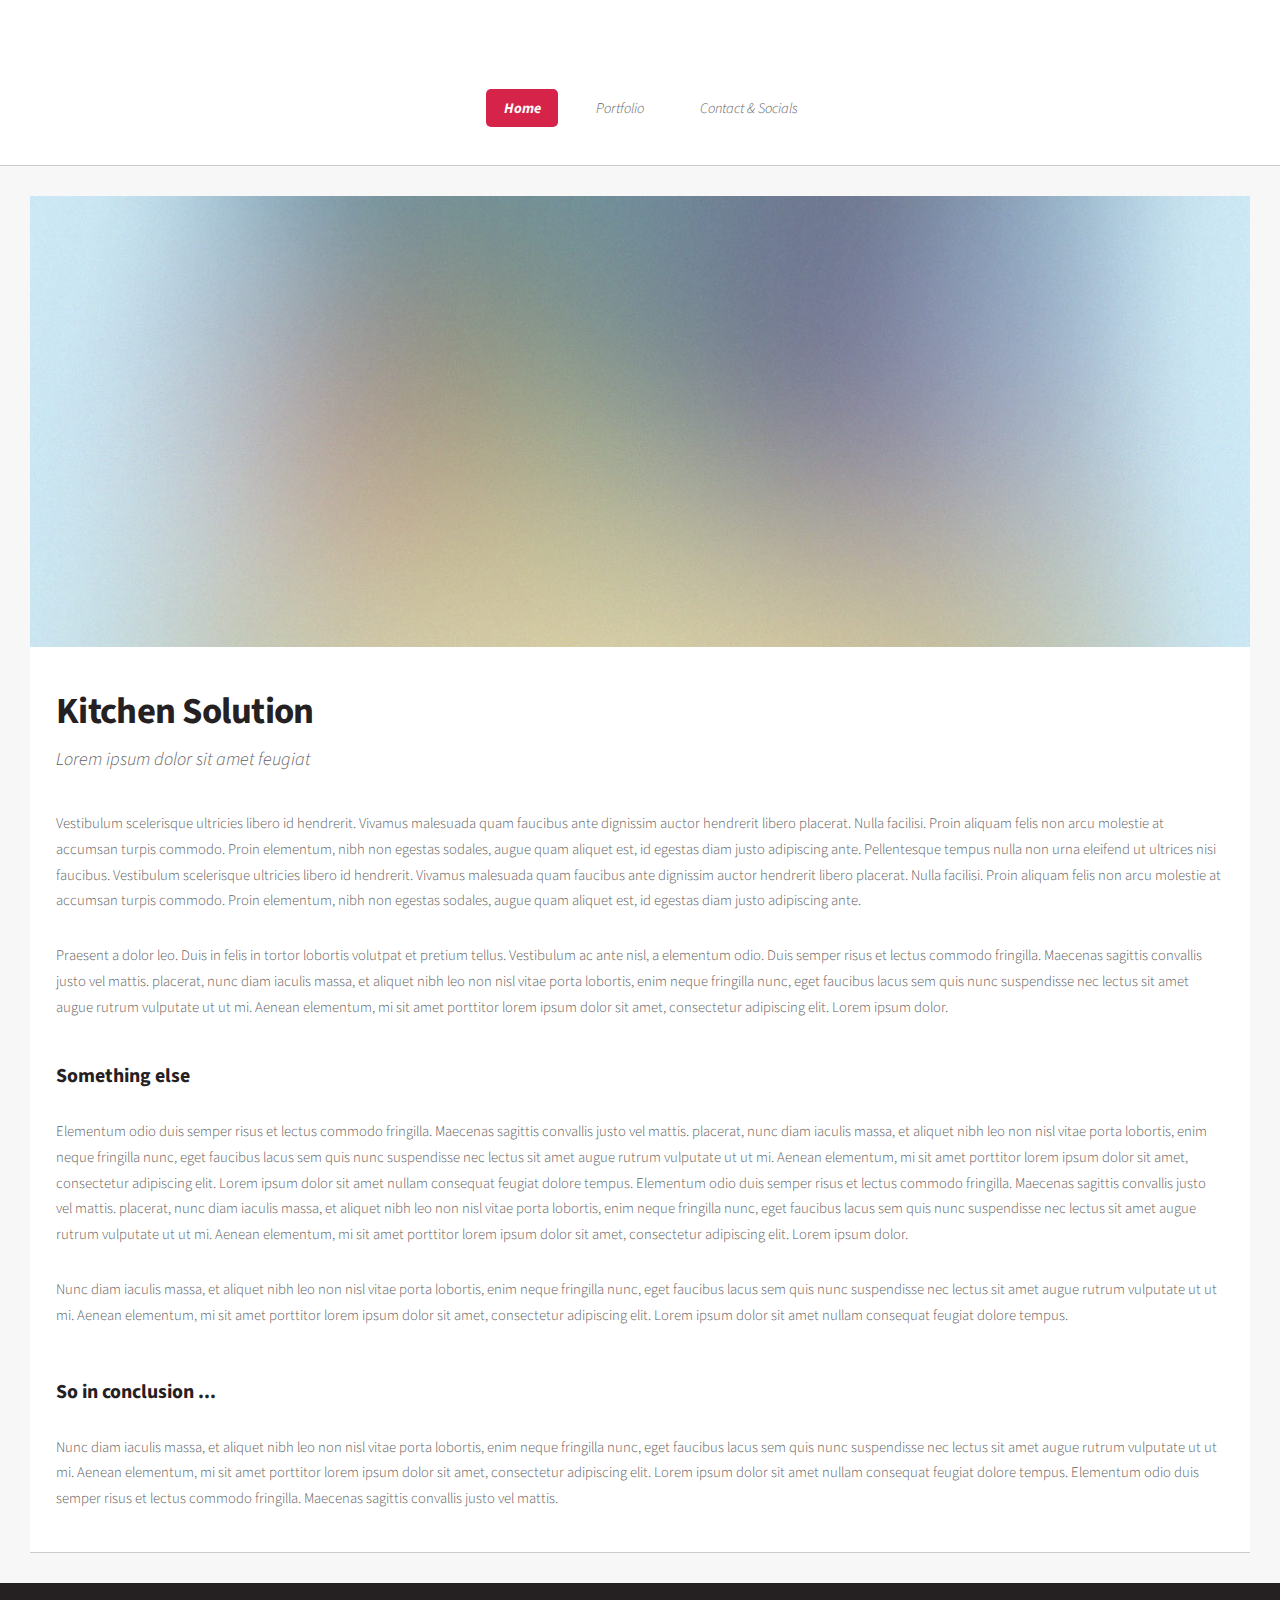
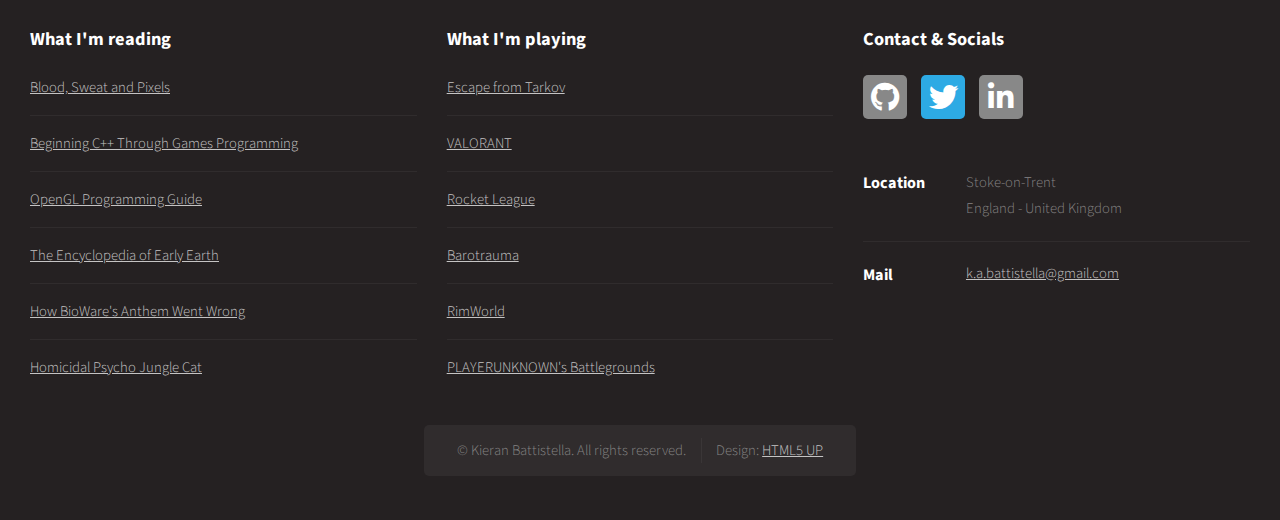
==== commit 84d5f26e: "Update kitchensolution.html" ====
--- a/kitchensolution.html
+++ b/kitchensolution.html
@@ -18,7 +18,7 @@
 				<section id="header">
 
 					<!-- Logo -->
-						<h1><a href="#">Kitchen Solution</a></h1>
+						<!--<h1><a href="#">Kitchen Solution</a></h1>-->
 
 					<!-- Nav -->
 						<nav id="nav">
@@ -53,7 +53,7 @@
 							<article class="box post">
 								<a href="#" class="image featured"><img src="images/pic01.jpg" alt="" /></a>
 								<header>
-									<h2>No Sidebar</h2>
+									<h2>Kitchen Solution</h2>
 									<p>Lorem ipsum dolor sit amet feugiat</p>
 								</header>
 								<p>
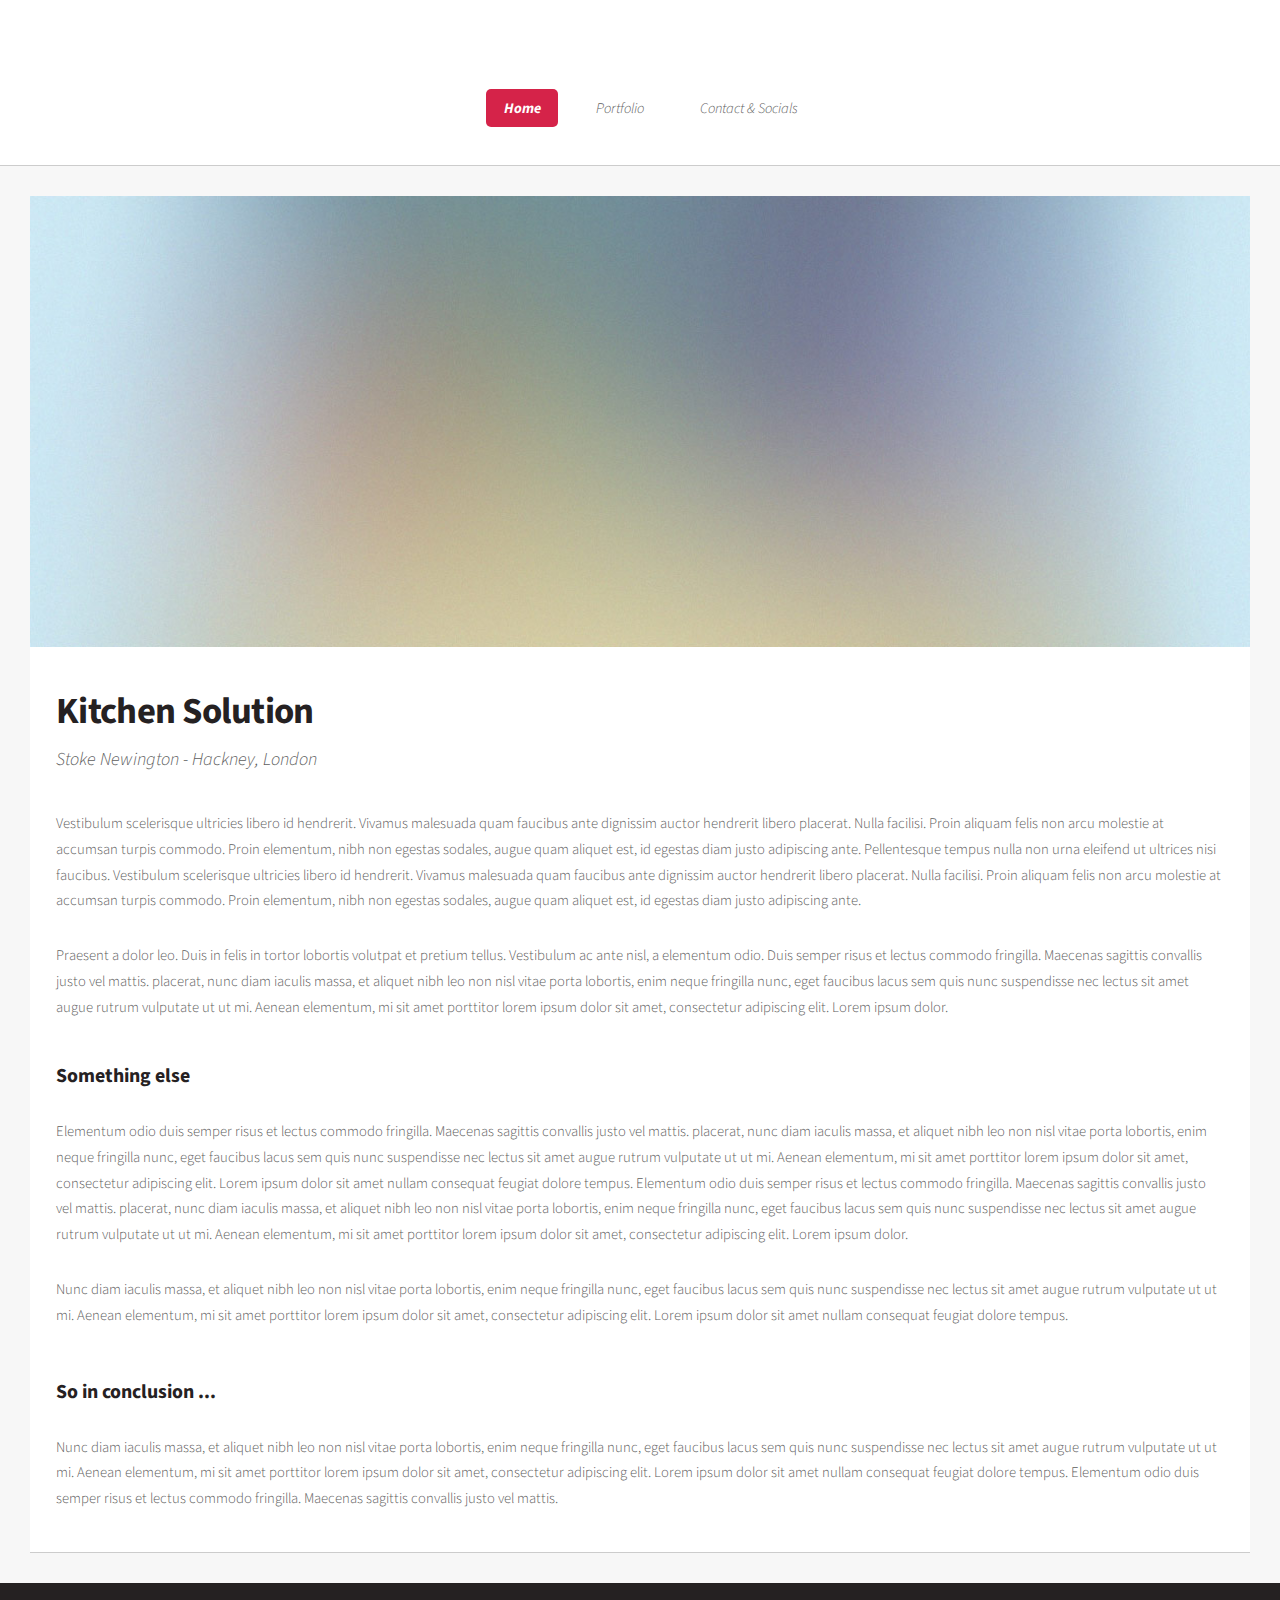
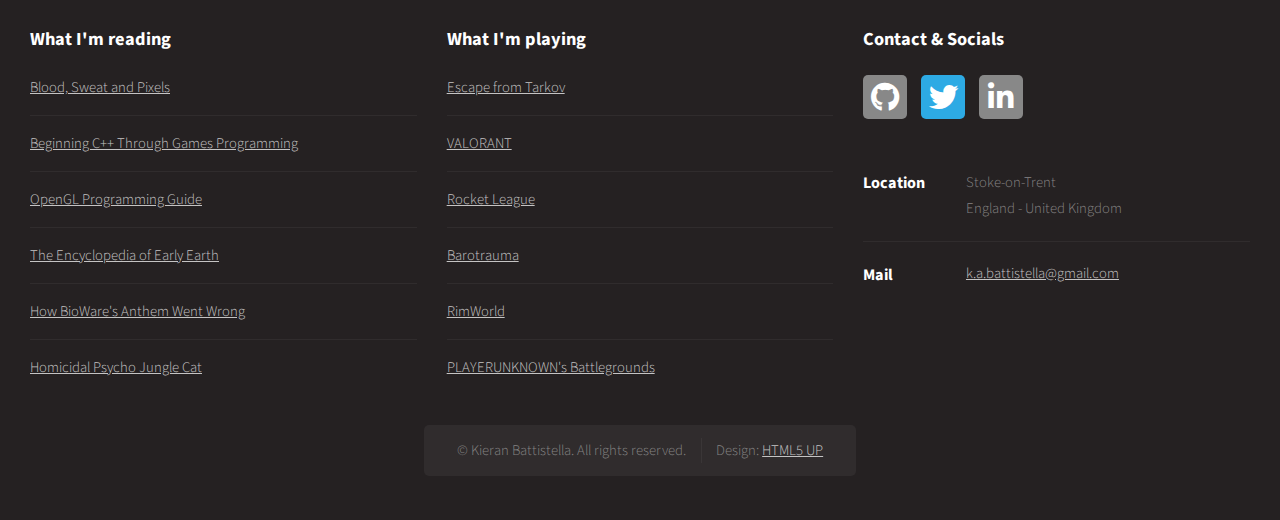
==== commit e852c741: "Update kitchensolution.html" ====
--- a/kitchensolution.html
+++ b/kitchensolution.html
@@ -54,7 +54,7 @@
 								<a href="#" class="image featured"><img src="images/pic01.jpg" alt="" /></a>
 								<header>
 									<h2>Kitchen Solution</h2>
-									<p>Lorem ipsum dolor sit amet feugiat</p>
+									<p>Stoke Newington - Hackney, London</p>
 								</header>
 								<p>
 									Vestibulum scelerisque ultricies libero id hendrerit. Vivamus malesuada quam faucibus ante dignissim auctor
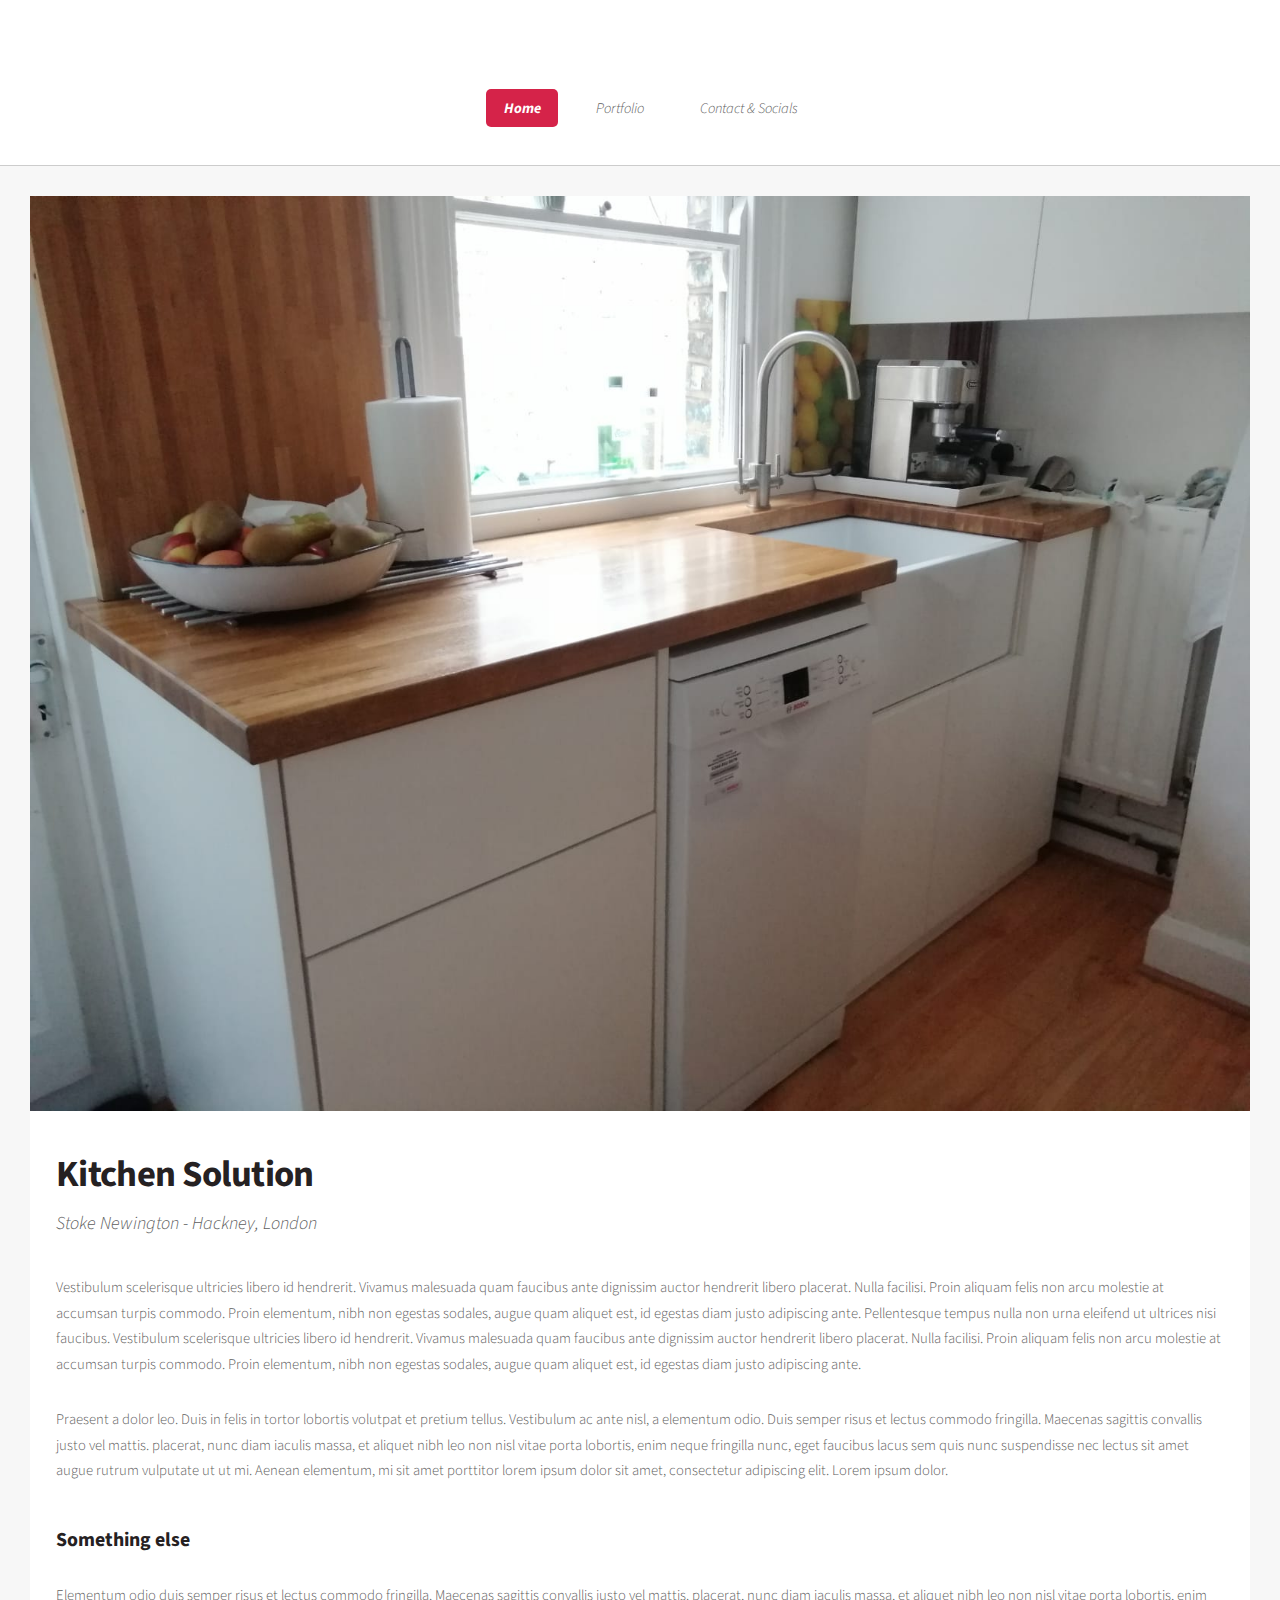
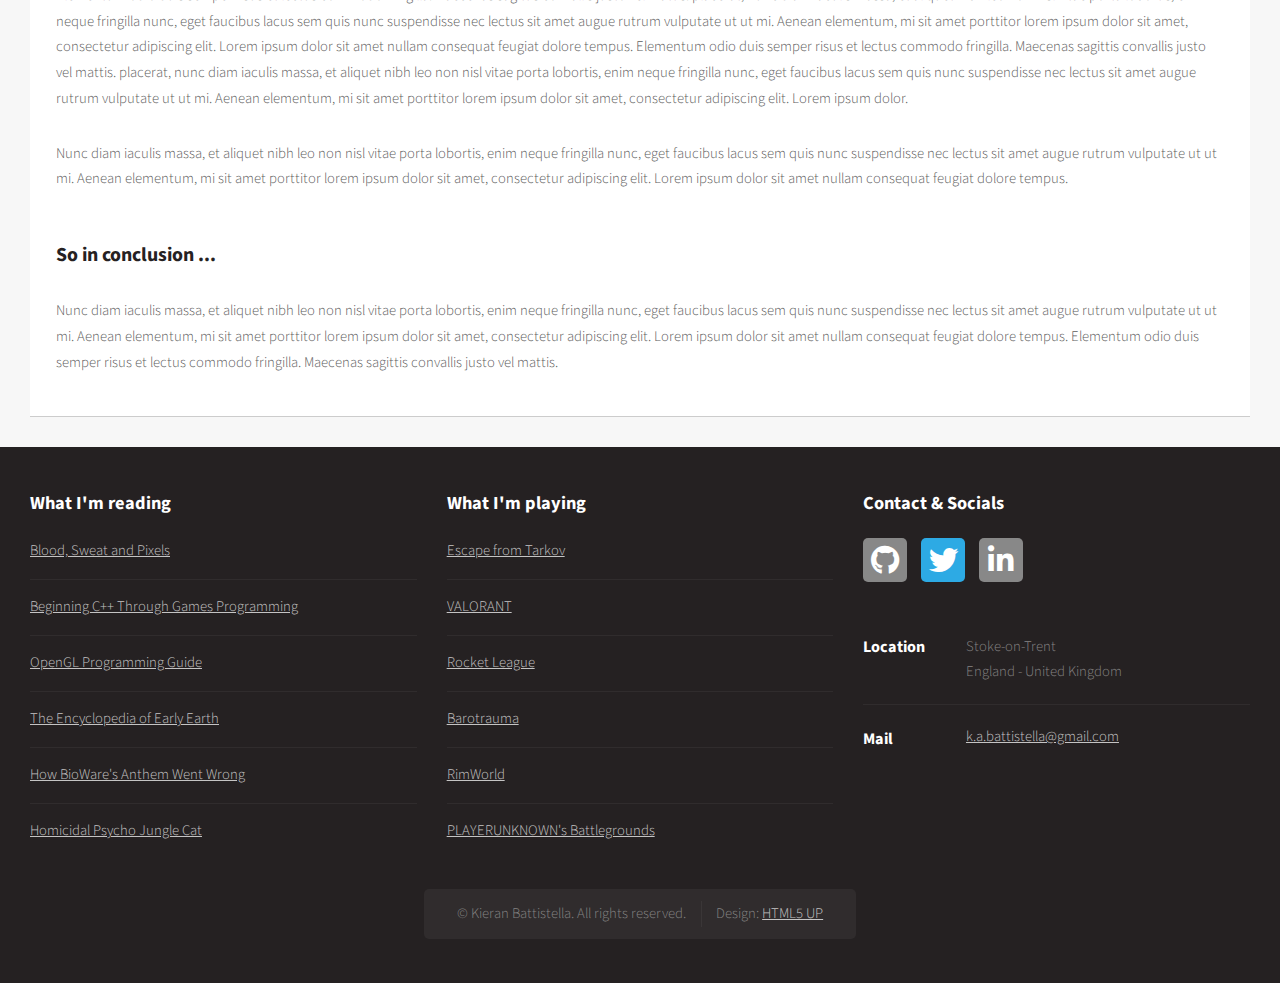
==== commit 9a1aba83: "Update kitchensolution.html" ====
--- a/kitchensolution.html
+++ b/kitchensolution.html
@@ -51,7 +51,7 @@
 
 						<!-- Content -->
 							<article class="box post">
-								<a href="#" class="image featured"><img src="images/pic01.jpg" alt="" /></a>
+								<a href="#" class="image featured"><img src="images/kitchen1.jpg" alt="" /></a>
 								<header>
 									<h2>Kitchen Solution</h2>
 									<p>Stoke Newington - Hackney, London</p>
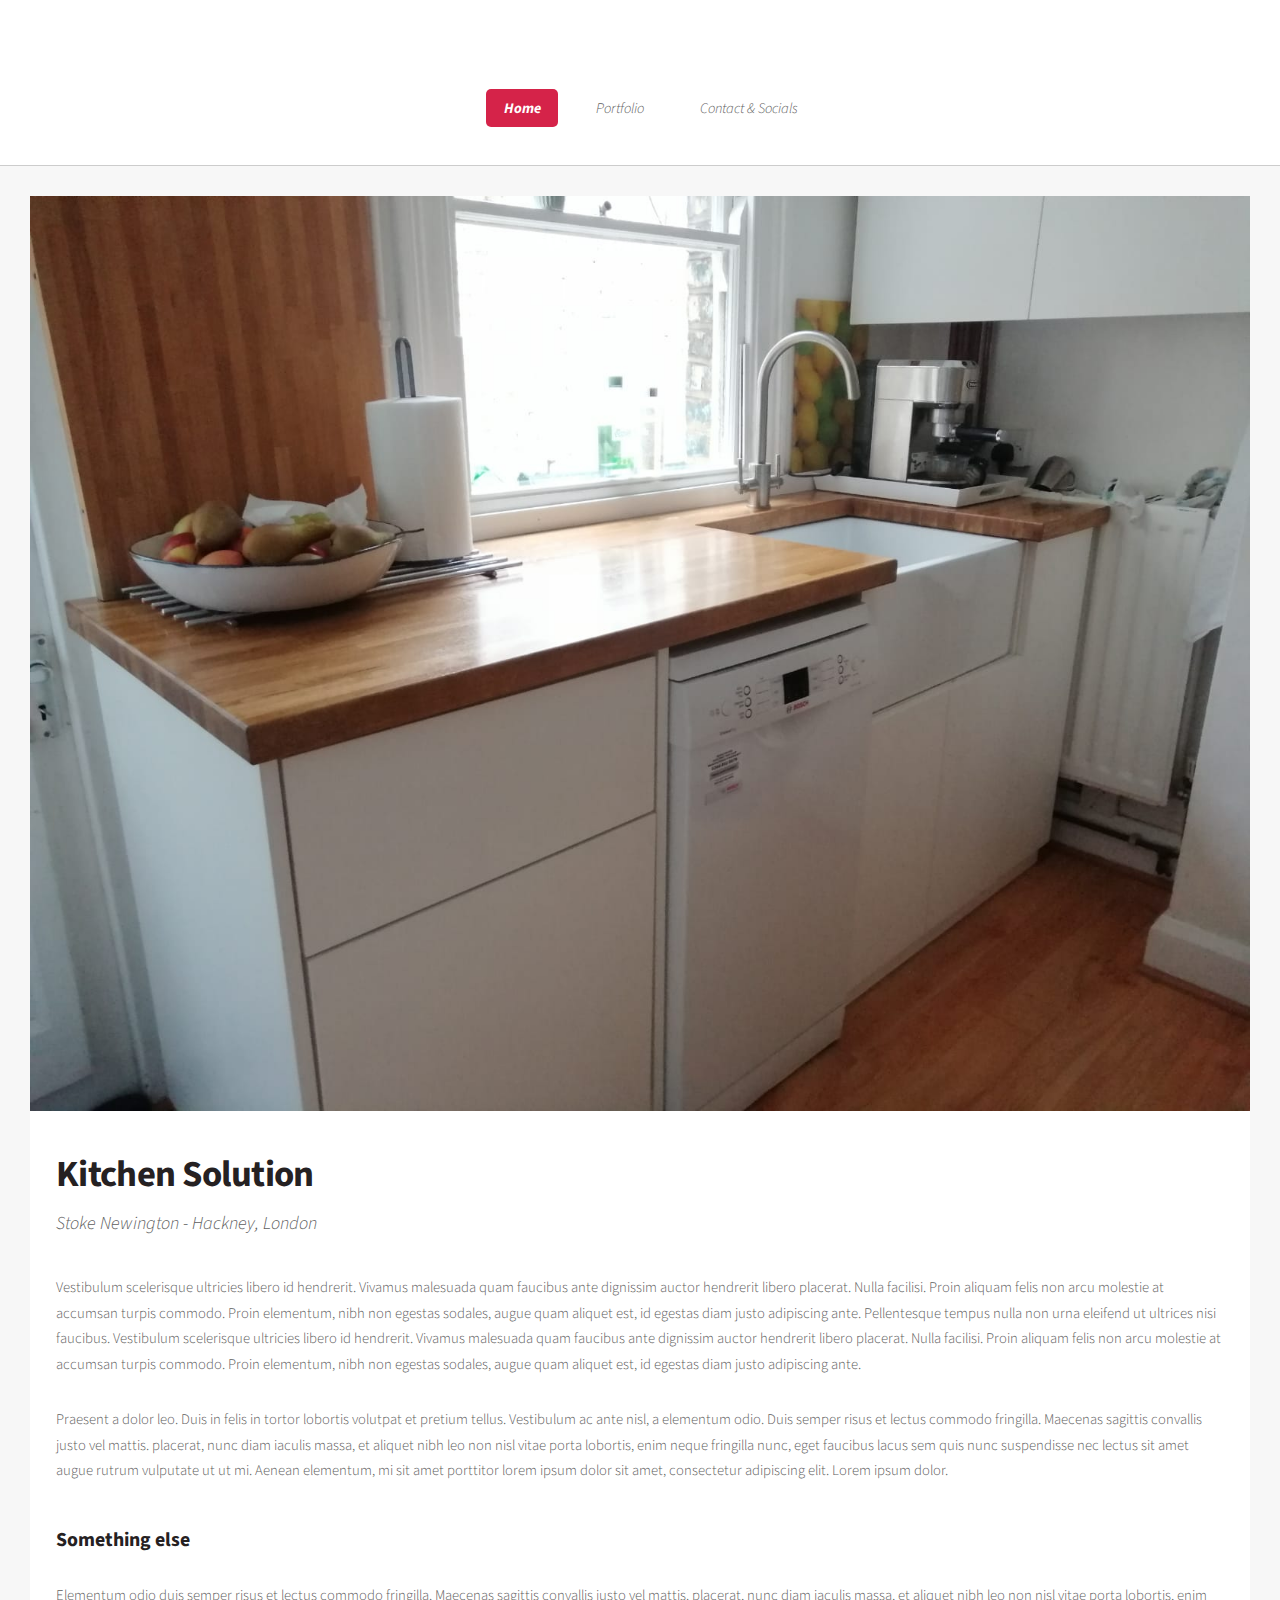
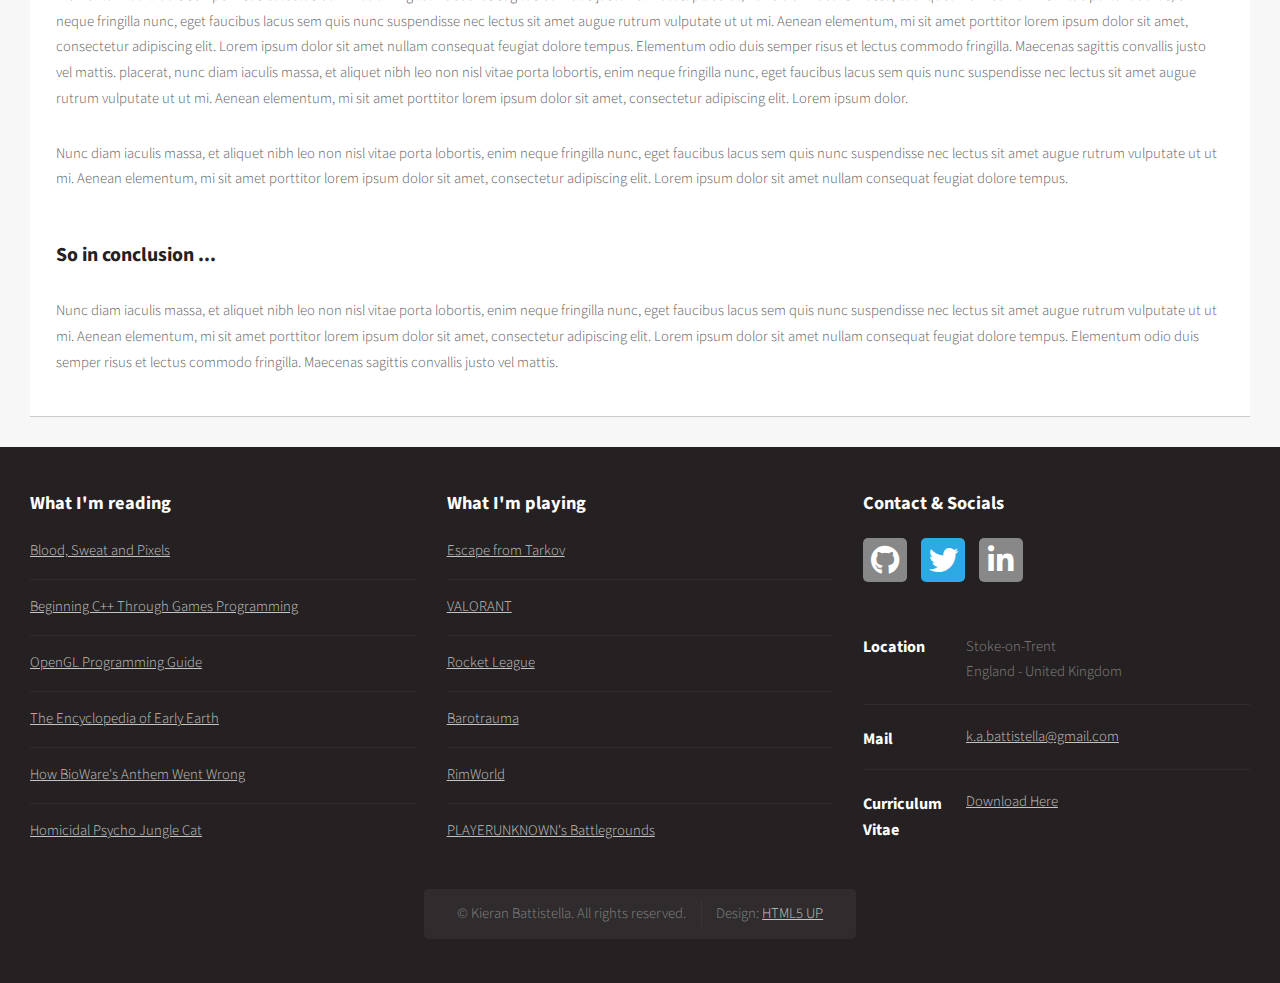
==== commit 30e90862: "Update kitchensolution.html" ====
--- a/kitchensolution.html
+++ b/kitchensolution.html
@@ -28,6 +28,7 @@
 									<a href="index.html#portfolio link">Portfolio</a>
 									<ul>
 										<li><a href="pacman.html">Pacman Game - C++</a></li>
+										<li><a href="mario.html">Super Mario Game</a></li>
 										<li><a href="romansingularity.html">The Roman Singularity - Plinths</a></li>
 										<li>
 											<a href="#">Other Cabinetry Endeavours</a>
@@ -168,6 +169,12 @@
 											<h3>Mail</h3>
 											<p><a href="#">k.a.battistella@gmail.com</a></p>
 										</li>
+										<li>
+											<h3>Curriculum <br>Vitae</h3>
+											<p>
+												<a href="/assets/kieranbattistella2021.pdf" download>Download Here</a>
+											</p>
+										</li>
 									</ul>
 								</section>
 							</div>
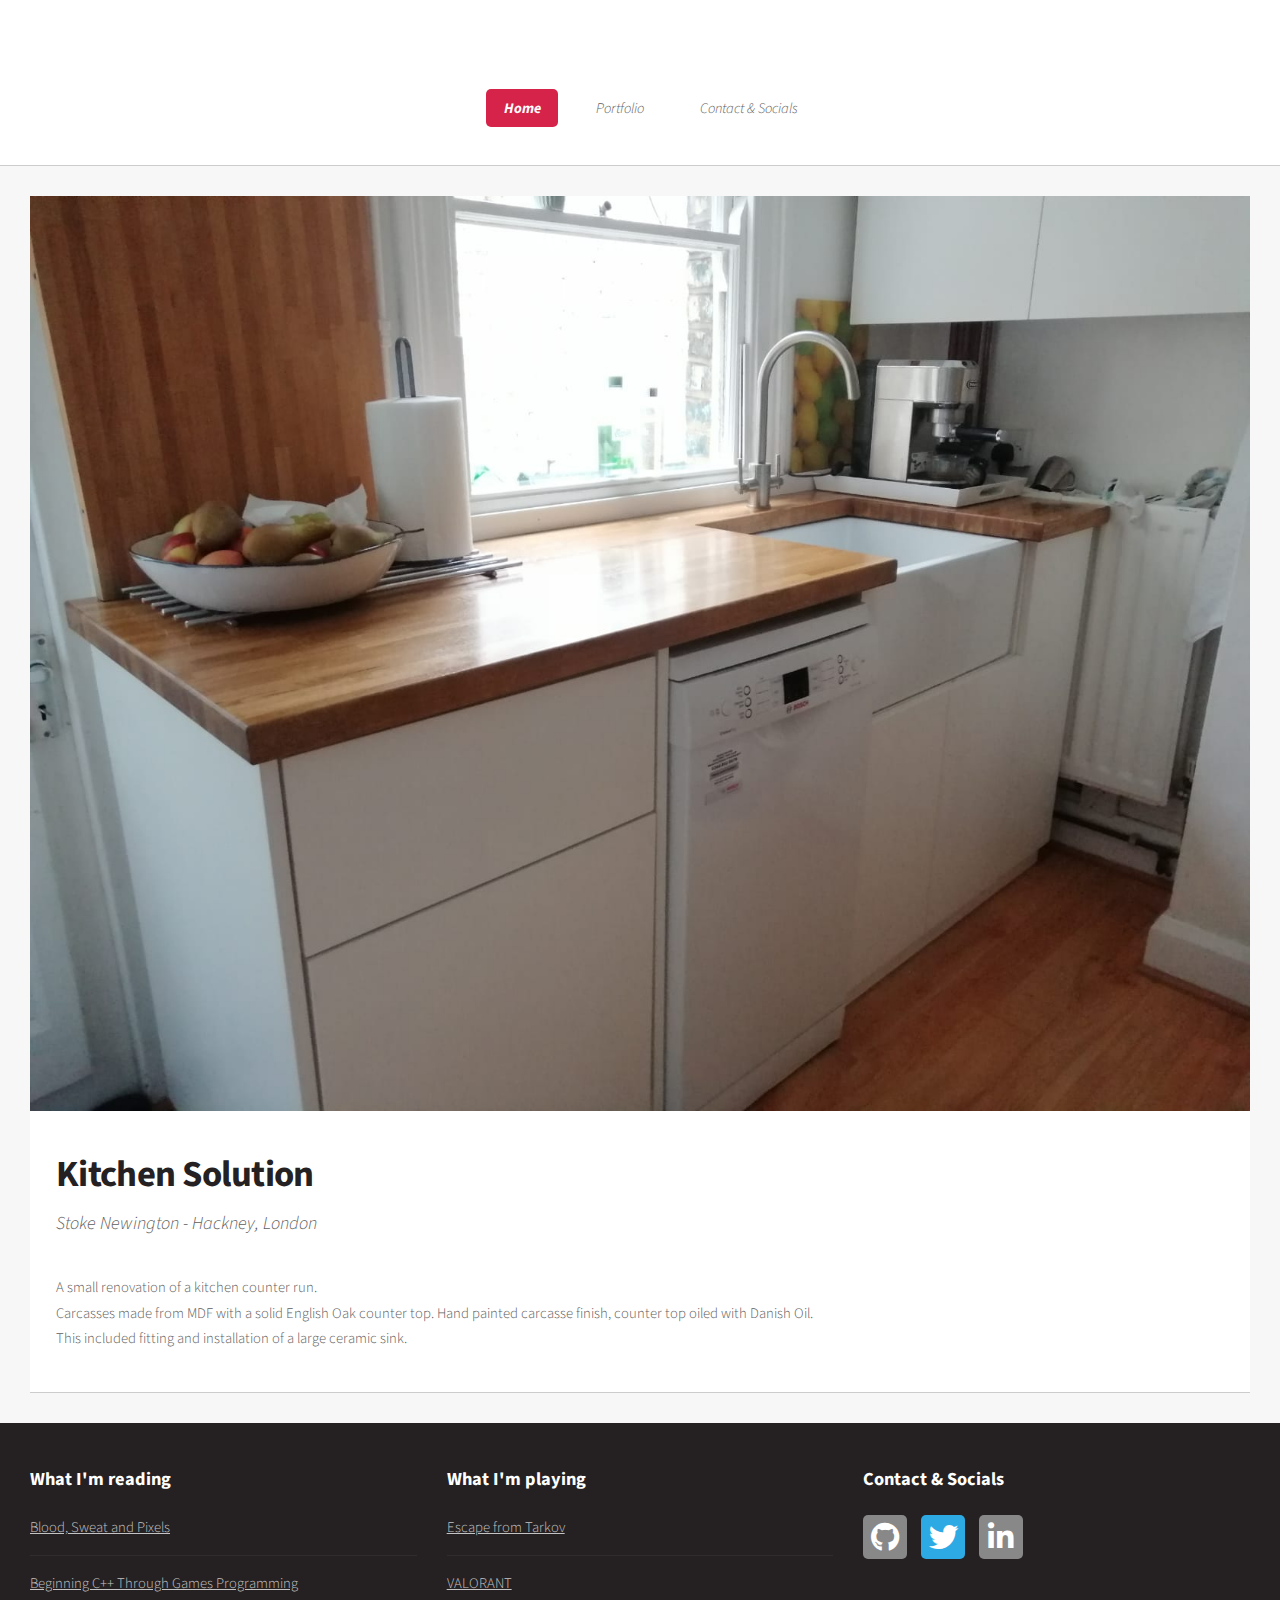
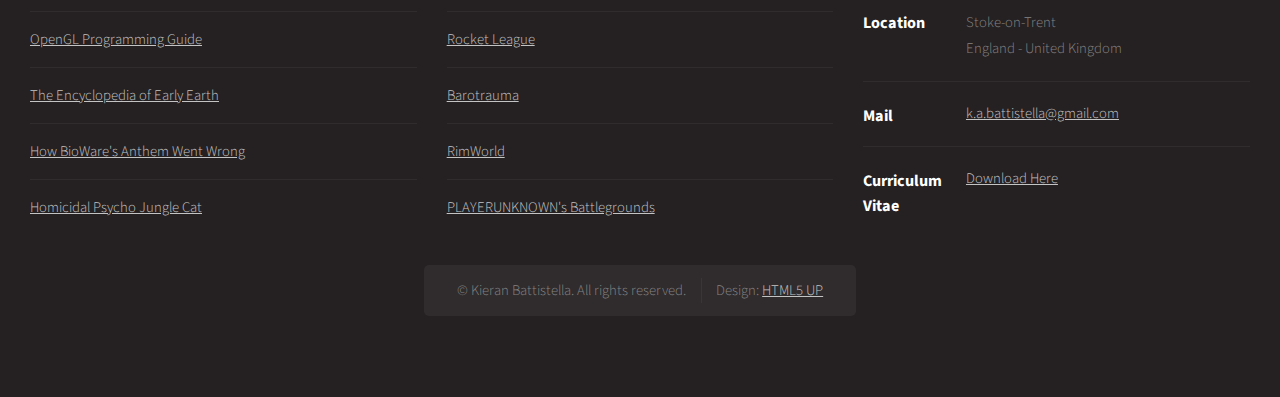
==== commit 06d9c583: "Update kitchensolution.html" ====
--- a/kitchensolution.html
+++ b/kitchensolution.html
@@ -58,15 +58,11 @@
 									<p>Stoke Newington - Hackney, London</p>
 								</header>
 								<p>
-									Vestibulum scelerisque ultricies libero id hendrerit. Vivamus malesuada quam faucibus ante dignissim auctor
-									hendrerit libero placerat. Nulla facilisi. Proin aliquam felis non arcu molestie at accumsan turpis commodo.
-									Proin elementum, nibh non egestas sodales, augue quam aliquet est, id egestas diam justo adipiscing ante.
-									Pellentesque tempus nulla non urna eleifend ut ultrices nisi faucibus.
-									Vestibulum scelerisque ultricies libero id hendrerit. Vivamus malesuada quam faucibus ante dignissim auctor
-									hendrerit libero placerat. Nulla facilisi. Proin aliquam felis non arcu molestie at accumsan turpis commodo.
-									Proin elementum, nibh non egestas sodales, augue quam aliquet est, id egestas diam justo adipiscing ante.
+									A small renovation of a kitchen counter run.<br> Carcasses made from MDF with a solid English Oak counter top.
+									Hand painted carcasse finish, counter top oiled with Danish Oil.<br>
+									This included fitting and installation of a large ceramic sink.
 								</p>
-								<p>
+								<!--<p>
 									Praesent a dolor leo. Duis in felis in tortor lobortis volutpat et pretium tellus. Vestibulum ac ante nisl,
 									a elementum odio. Duis semper risus et lectus commodo fringilla. Maecenas sagittis convallis justo vel mattis.
 									placerat, nunc diam iaculis massa, et aliquet nibh leo non nisl vitae porta lobortis, enim neque fringilla nunc,
@@ -105,7 +101,7 @@
 										elementum, mi sit amet porttitor lorem ipsum dolor sit amet, consectetur adipiscing elit. Lorem ipsum dolor
 										sit amet nullam consequat feugiat dolore tempus. Elementum odio duis semper risus et lectus commodo fringilla.
 										Maecenas sagittis convallis justo vel mattis.
-									</p>
+									</p>-->
 								</section>
 							</article>
 
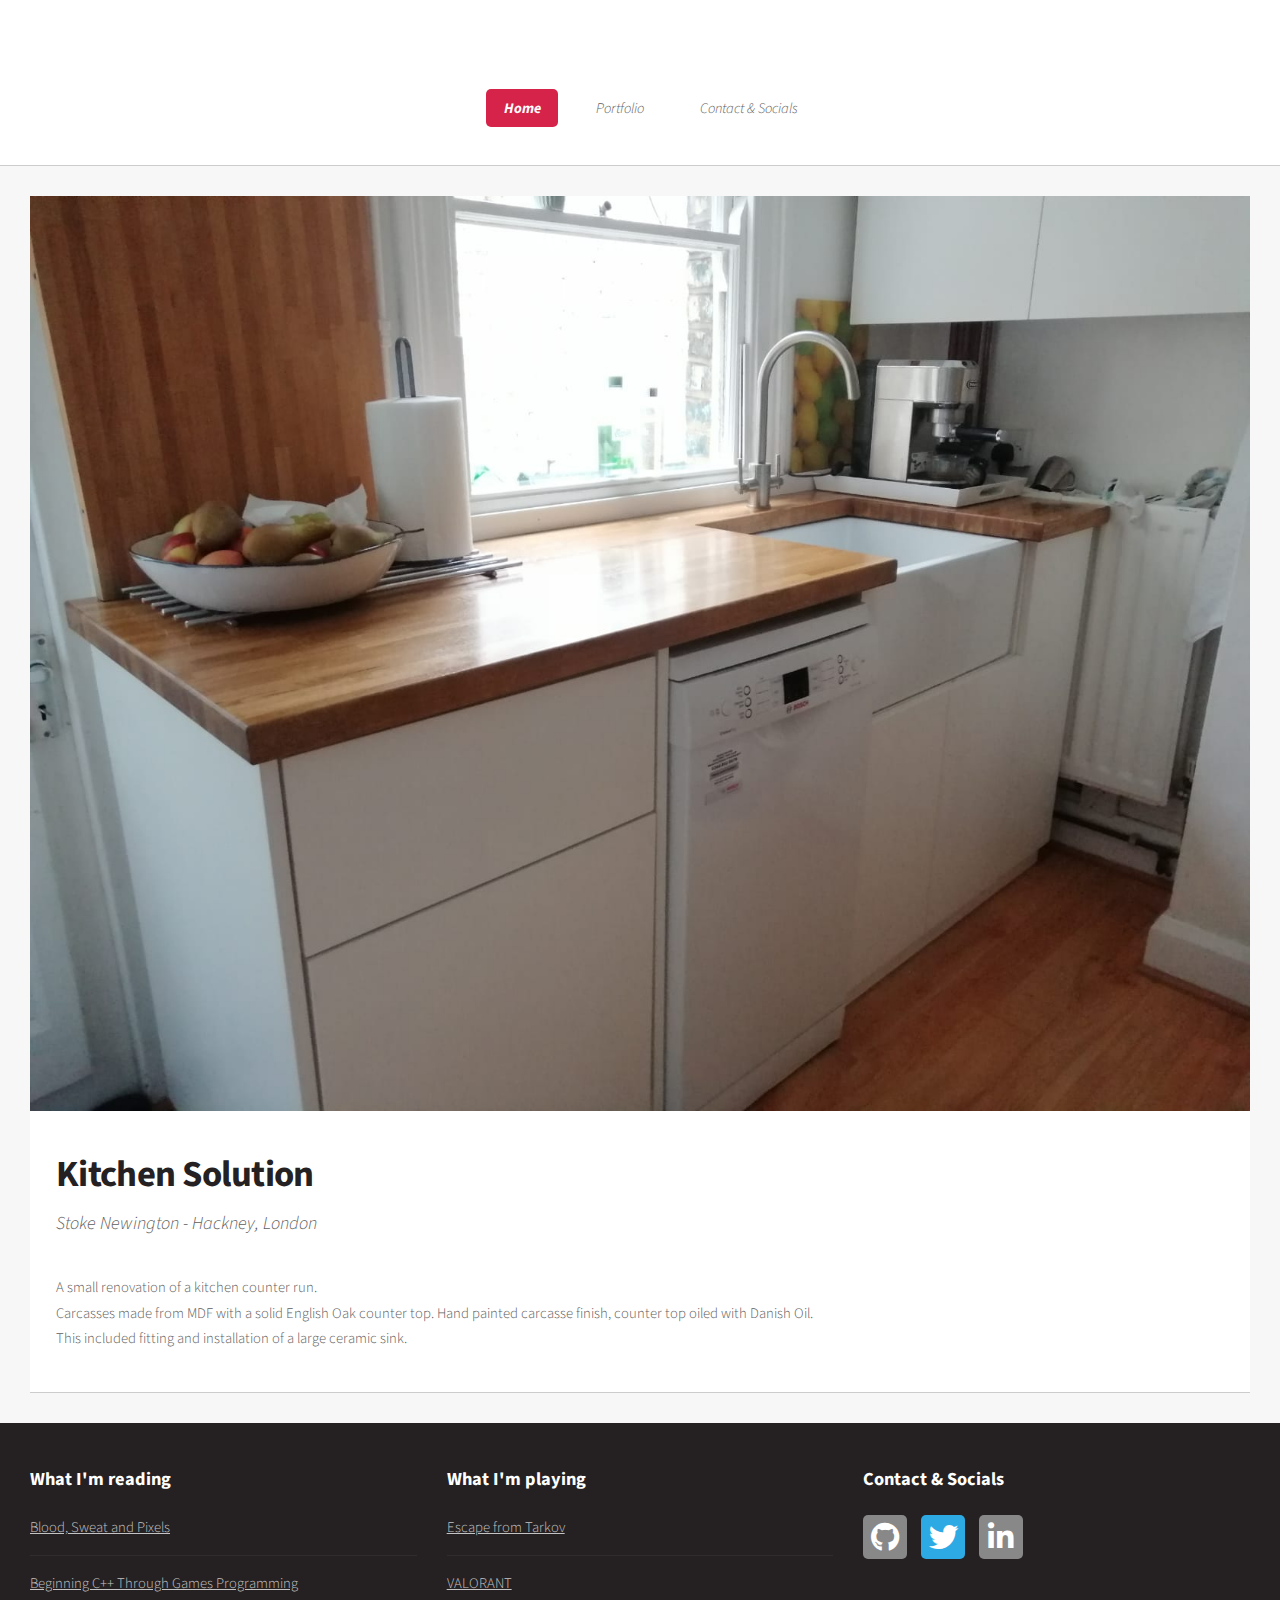
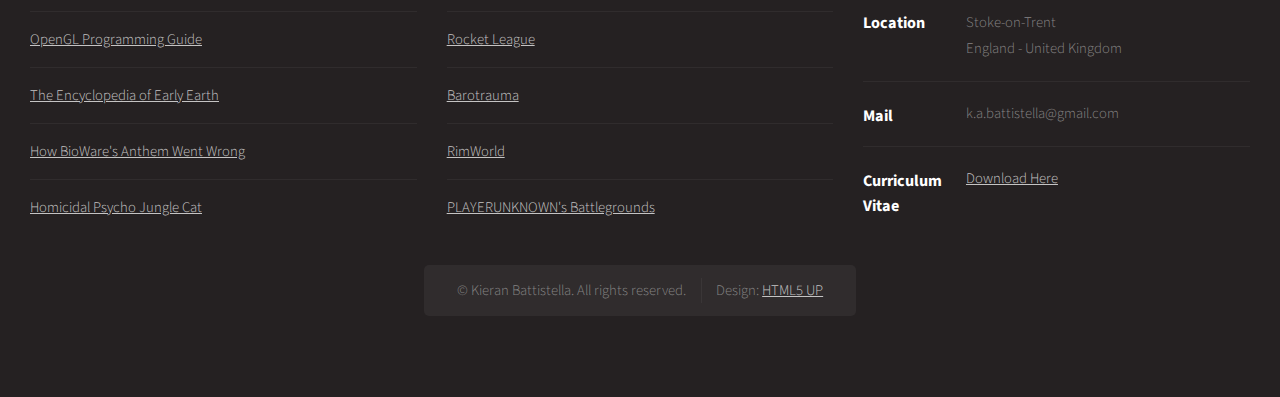
==== commit 6fe8be09: "Update kitchensolution.html" ====
--- a/kitchensolution.html
+++ b/kitchensolution.html
@@ -163,7 +163,7 @@
 										</li>
 										<li>
 											<h3>Mail</h3>
-											<p><a href="#">k.a.battistella@gmail.com</a></p>
+											<p>k.a.battistella@gmail.com</p>
 										</li>
 										<li>
 											<h3>Curriculum <br>Vitae</h3>
